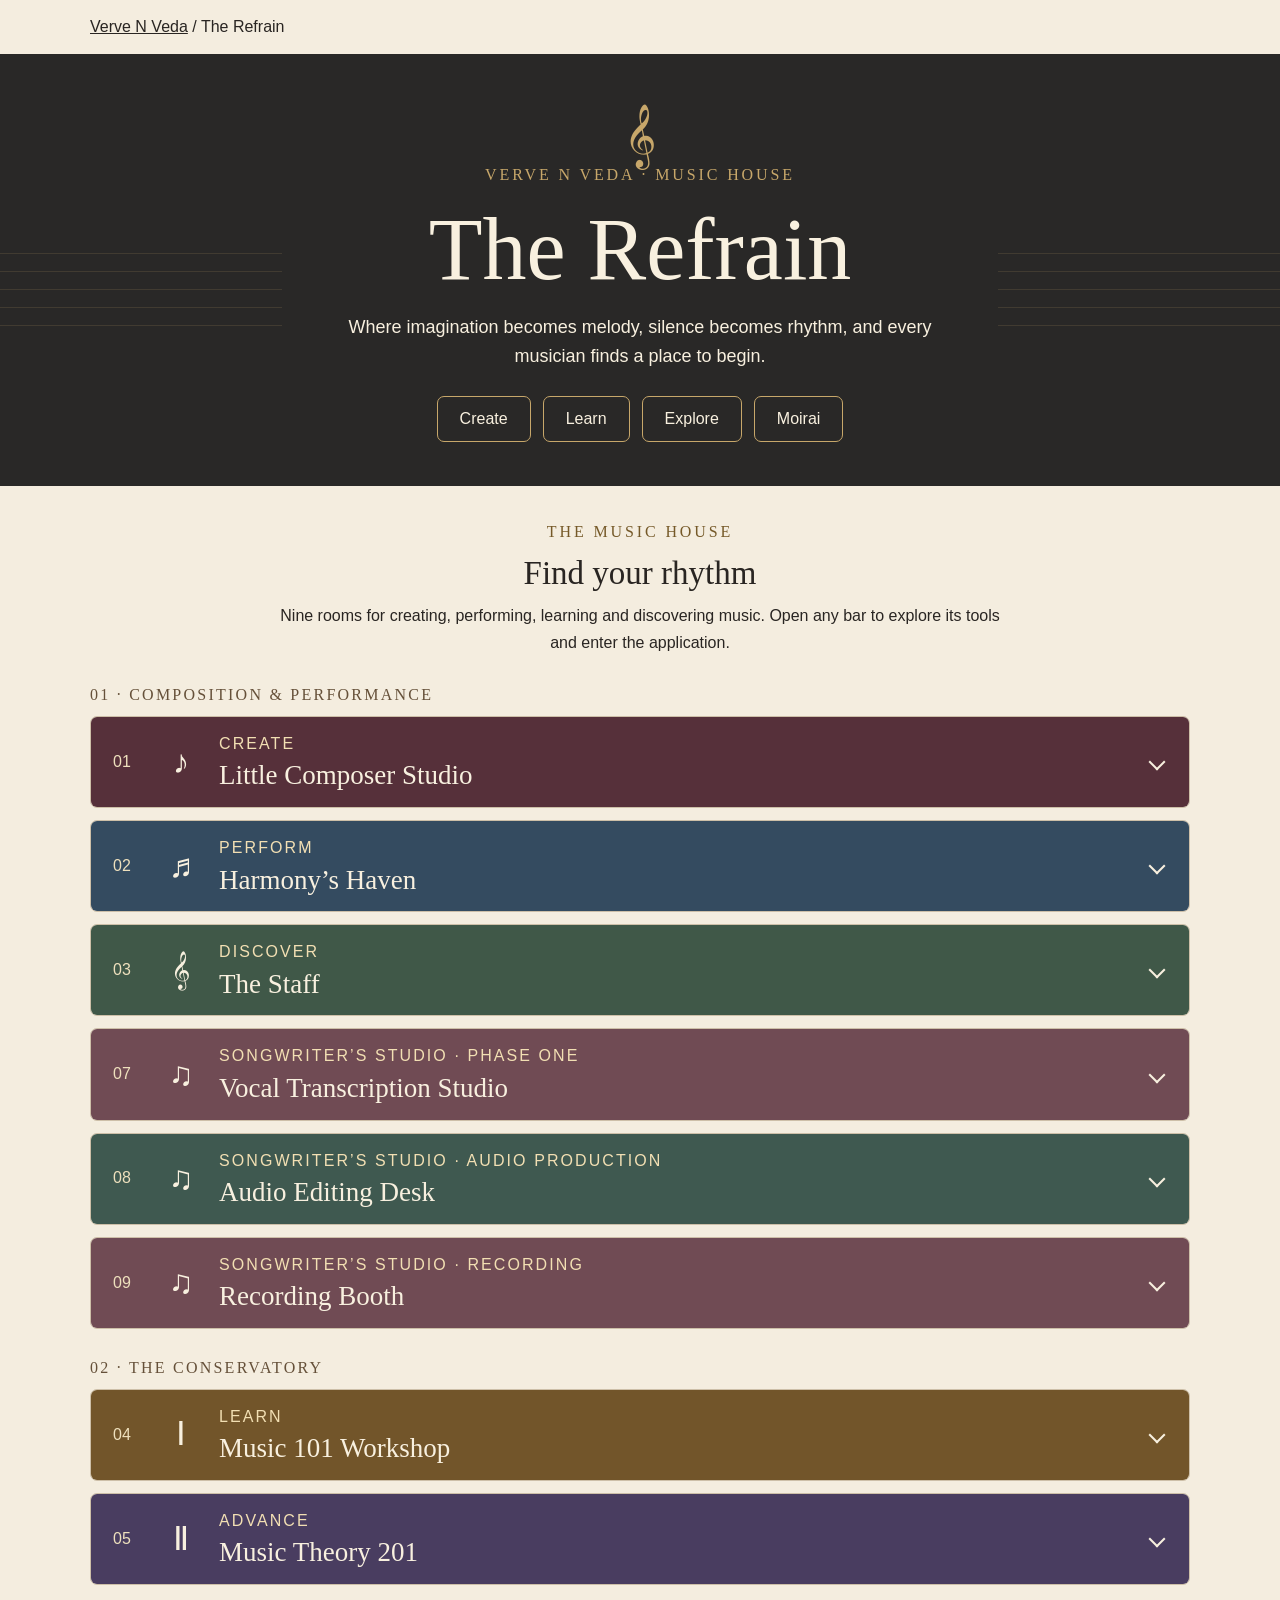
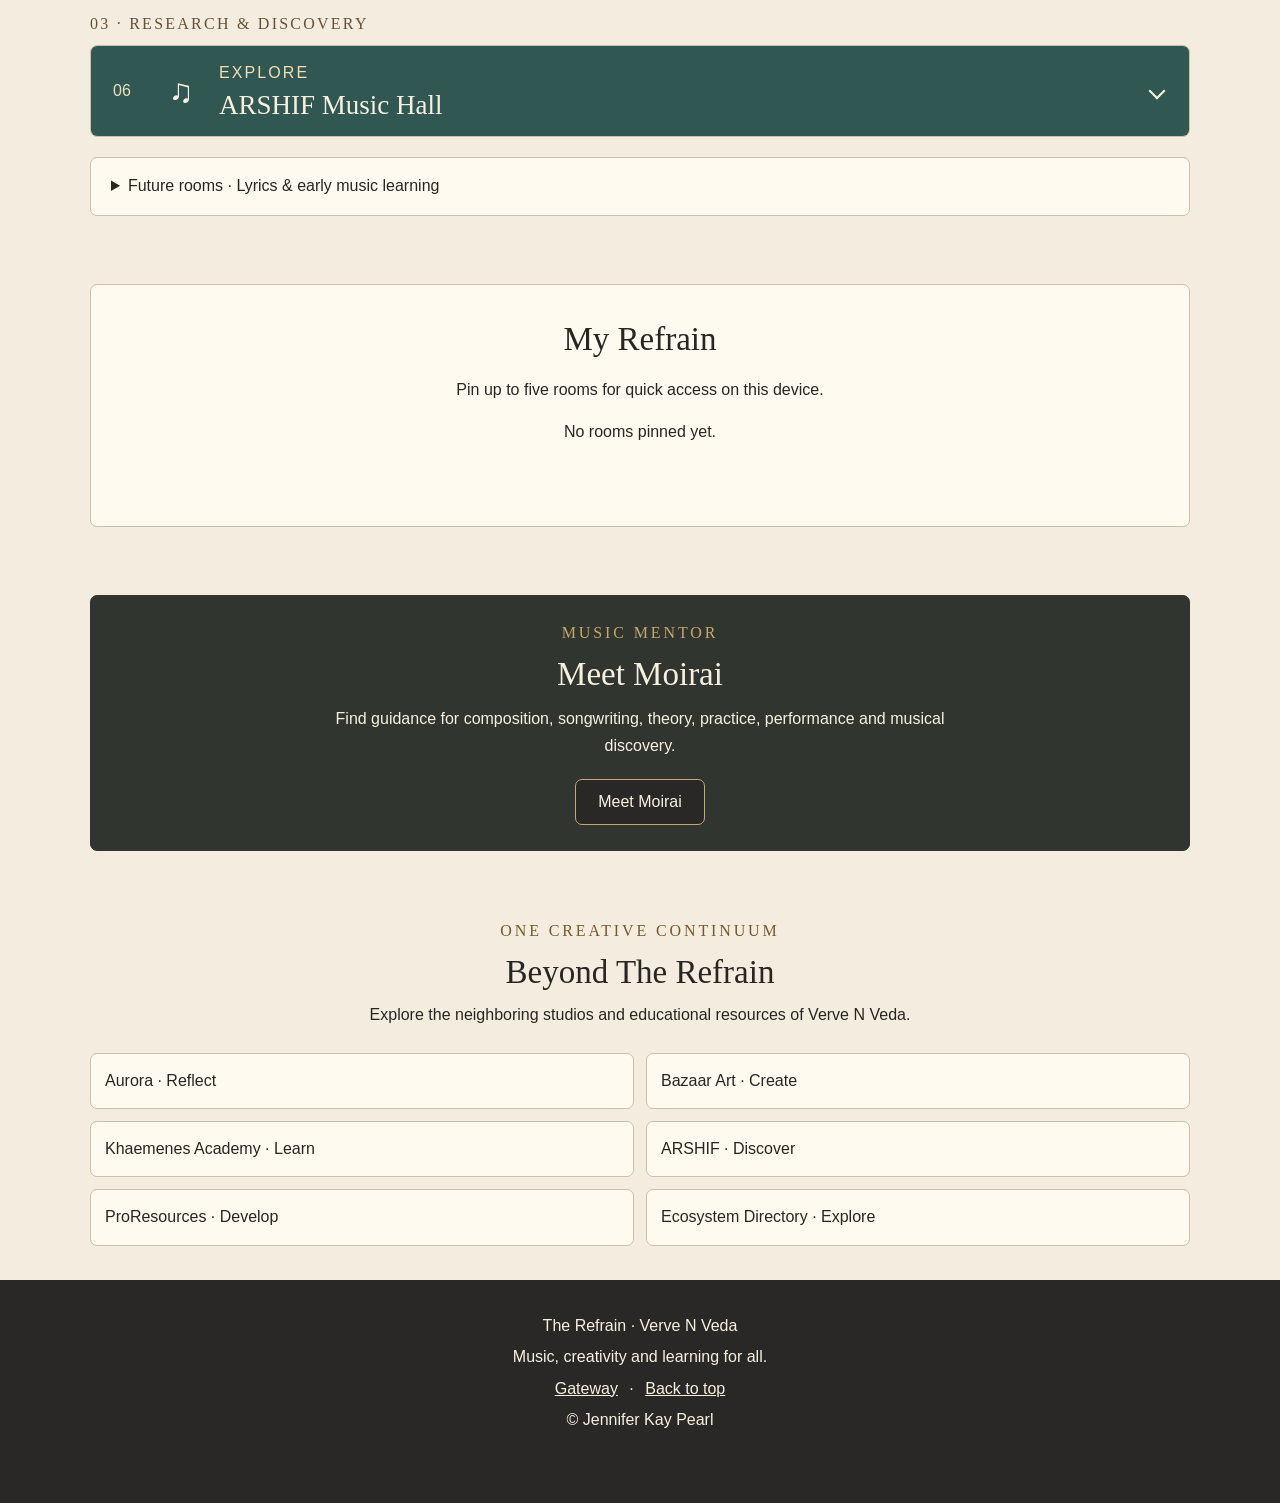
==== index.html @ 76b84105 "Enforce 16px minimum on explicit interface font declarations" ====
<!doctype html>
<html lang="en"><head><meta charset="utf-8"><meta name="viewport" content="width=device-width,initial-scale=1"><meta name="description" content="The Refrain — a house of music, composition, practice and education."><meta name="theme-color" content="#292827"><link rel="canonical" href="https://vervenveda.com/the_refrain.github.io/"><title>The Refrain | Music House</title>
<style>
:root{--cream:#f8f0df;--paper:#f4eddf;--charcoal:#292827;--gold:#c7a76a;--ink:#292522;--line:#cdbfa8;--display:Cinzel,Georgia,serif;--body:"Brandon Grotesque",Nunito,Arial,sans-serif}*{box-sizing:border-box}body{margin:0;background:var(--paper);color:var(--ink);font:16px/1.65 var(--body)}html{scroll-padding-top:145px}a{color:inherit}button,summary{font:inherit}button,summary{cursor:pointer}a:focus-visible,button:focus-visible,summary:focus-visible{outline:3px solid #b28536;outline-offset:4px}.rf-shell{width:min(1100px,calc(100% - 32px));margin:auto}.rf-skip{position:absolute;left:12px;top:-100px;z-index:9999;background:#fff;padding:10px}.rf-skip:focus{top:10px}.rf-hero{background:var(--charcoal);color:var(--cream);text-align:center;padding:54px 16px 44px;position:relative;overflow:hidden}.rf-hero:before,.rf-hero:after{content:"";position:absolute;width:30%;height:100px;top:42%;opacity:.15;background:repeating-linear-gradient(to bottom,transparent 0 17px,var(--gold) 17px 18px);pointer-events:none}.rf-hero:before{left:-8%}.rf-hero:after{right:-8%}.rf-hero>*{position:relative}.rf-eyebrow{font:400 16px/1.5 var(--display);letter-spacing:.18em;text-transform:uppercase;color:var(--gold)}.rf-hero h1{font:400 clamp(44px,8vw,88px)/1.15 var(--display);margin:12px 0}.rf-hero p{max-width:650px;margin:12px auto 24px;font-size:18px}.rf-emblem{font-size:55px;color:var(--gold);line-height:1}.rf-nav,.room-actions{display:flex;flex-wrap:wrap;justify-content:center;gap:12px}.rf-nav a,.launch,.pin{display:inline-flex;align-items:center;justify-content:center;min-height:44px;padding:9px 22px;border:1px solid var(--gold);border-radius:7px;text-decoration:none;font-size:16px;font-weight:400}.rf-nav a{color:var(--cream)}.launch,.pin{background:var(--charcoal);color:var(--cream)}.pin{background:transparent;color:var(--ink);border-color:#8b7961}.rf-section{padding:34px 0}.rf-intro{text-align:center;max-width:740px;margin:0 auto 24px}.rf-intro h2,.rf-panel h2{font:400 clamp(24px,4vw,33px)/1.3 var(--display);margin:8px 0}.rf-intro p{margin:8px 0}.rf-group{font:400 16px/1.5 var(--display);letter-spacing:.14em;text-transform:uppercase;margin:27px 0 9px;color:#655039}.room{--room:#56303a;margin:0 0 12px;border:1px solid var(--line);border-radius:7px;overflow:hidden;background:#fffaf0}.room-keyboard{--room:#344b60}.room-staff{--room:#405848}.room-music101{--room:#72552a}.room-music201{--room:#493d60}.room-arshif-music{--room:#315753}.room summary{display:grid;grid-template-columns:30px 48px 1fr 20px;align-items:center;gap:14px;min-height:88px;padding:14px 22px;background:var(--room);color:var(--cream);list-style:none}.room summary::-webkit-details-marker{display:none}.room-number{font-size:16px;color:#eee0bd}.room-symbol{font:400 33px/1 Georgia,serif;text-align:center}.room-heading{display:grid;gap:2px}.room-kind{font-size:16px;letter-spacing:.13em;text-transform:uppercase;color:#f2dfb3}.room-name{font:400 clamp(20px,3vw,27px)/1.25 var(--display)}.chevron{width:12px;height:12px;border-right:2px solid currentColor;border-bottom:2px solid currentColor;transform:rotate(45deg);justify-self:center}.room[open] .chevron{transform:rotate(225deg)}.room-body{text-align:center;padding:22px 24px 26px}.room-body p{margin:0 auto 12px;max-width:700px}.features{color:#655039;font-size:16px}.room-actions{margin-top:19px}.rf-panel{border:1px solid var(--line);border-radius:7px;padding:25px;text-align:center;background:#fffaf0}.rf-mentor{background:#303530;color:var(--cream);border-color:#303530}.rf-mentor .launch{border-color:var(--gold)}.rf-mentor p{max-width:640px;margin:10px auto 20px}.rf-links{display:grid;grid-template-columns:repeat(2,minmax(0,1fr));gap:12px;margin-top:18px}.rf-links a{border:1px solid var(--line);padding:14px;border-radius:7px;text-decoration:none;background:#fffaf0}.rf-favorites{display:flex;flex-wrap:wrap;gap:10px;justify-content:center}.rf-favorites a{padding:8px 14px;border:1px solid var(--line);border-radius:7px}.rf-footer{text-align:center;background:var(--charcoal);color:var(--cream);padding:28px 16px 65px}.rf-footer a{margin:0 7px}.rf-breadcrumb{padding:14px 0;font-size:16px}.rf-pending{margin-top:20px;border:1px solid var(--line);border-radius:7px;background:#fffaf0}.rf-pending summary{padding:15px 20px}.rf-pending p{padding:0 20px 15px;margin:0}.rf-status{min-height:1.5em;text-align:center}.rf-footer p{margin:5px 0}@media(max-width:540px){.room summary{grid-template-columns:24px 32px 1fr 14px;gap:9px;padding:12px;min-height:80px}.room-symbol{font-size:27px}.room-body{padding:18px 14px}.rf-hero{padding:36px 12px}.rf-links{grid-template-columns:1fr}.rf-nav a{padding:9px 12px}}@media(prefers-reduced-motion:reduce){*{scroll-behavior:auto!important}}
</style></head><body id="top">
<a class="rf-skip" href="#main">Skip to music</a>
<main id="main"><div class="rf-shell rf-breadcrumb"><a href="https://vervenveda.com/">Verve N Veda</a> / The Refrain</div>
<section class="rf-hero"><div class="rf-emblem" aria-hidden="true">𝄞</div><div class="rf-eyebrow">Verve N Veda · Music House</div><h1>The Refrain</h1><p>Where imagination becomes melody, silence becomes rhythm, and every musician finds a place to begin.</p><nav class="rf-nav" aria-label="Music house sections"><a href="#compose">Create</a><a href="#learn">Learn</a><a href="#explore">Explore</a><a href="#moirai">Moirai</a></nav></section>
<section class="rf-section rf-shell" aria-labelledby="rooms-title"><div class="rf-intro"><div class="rf-eyebrow" style="color:#755928">The music house</div><h2 id="rooms-title">Find your rhythm</h2><p>Nine rooms for creating, performing, learning and discovering music. Open any bar to explore its tools and enter the application.</p></div>
<h3 class="rf-group" id="compose">01 · Composition &amp; performance</h3><details class="room room-composer" id="composer"><summary><span class="room-number">01</span><span class="room-symbol" aria-hidden="true">♪</span><span class="room-heading"><span class="room-kind">Create</span><span class="room-name">Little Composer Studio</span></span><span class="chevron" aria-hidden="true"></span></summary><div class="room-body"><p>Make melodies, explore musical symbols and build four-beat rhythms in a welcoming beginner studio.</p><p class="features">Rainbow piano · Melody recording · Rhythm builder · Mini lessons</p><div class="room-actions"><a class="launch" href="apps/composer_studio_index.html">Open Composer</a><button type="button" class="pin" data-pin="composer" aria-pressed="false">Pin</button></div></div></details>
<details class="room room-keyboard" id="keyboard"><summary><span class="room-number">02</span><span class="room-symbol" aria-hidden="true">♬</span><span class="room-heading"><span class="room-kind">Perform</span><span class="room-name">Harmony’s Haven</span></span><span class="chevron" aria-hidden="true"></span></summary><div class="room-body"><p>Explore the professional 88-key keyboard, record performances and develop arrangements with track layers.</p><p class="features">Keyboard · Metronome · Scale studio · Grand staff</p><div class="room-actions"><a class="launch" href="apps/pro-keyboard_index.html">Open Keyboard</a><button type="button" class="pin" data-pin="keyboard" aria-pressed="false">Pin</button></div></div></details>
<details class="room room-staff" id="staff"><summary><span class="room-number">03</span><span class="room-symbol" aria-hidden="true">𝄞</span><span class="room-heading"><span class="room-kind">Discover</span><span class="room-name">The Staff</span></span><span class="chevron" aria-hidden="true"></span></summary><div class="room-body"><p>Write original music on a five-line staff, listen to your composition and transfer it into Harmony’s Haven.</p><p class="features">Notation editor · Playback · Portable compositions</p><div class="room-actions"><a class="launch" href="apps/the-staff_index.html">Open Staff</a><button type="button" class="pin" data-pin="staff" aria-pressed="false">Pin</button></div></div></details>
<details class="room" style="--room:#704b54" id="vocal-transcription"><summary><span class="room-number">07</span><span class="room-symbol" aria-hidden="true">♫</span><span class="room-heading"><span class="room-kind">Songwriter’s Studio · Phase One</span><span class="room-name">Vocal Transcription Studio</span></span><span class="chevron" aria-hidden="true"></span></summary><div class="room-body"><p>Turn a single-voice recording into editable candidate musical notes, entirely in your browser.</p><p class="features">Local audio analysis · Waveform · Melody preview · Portable note export</p><div class="room-actions"><a class="launch" href="apps/vocal-transcription.html">Open Vocal Studio</a><button type="button" class="pin" data-pin="vocal-transcription" aria-pressed="false">Pin</button></div></div></details><details class="room" style="--room:#3f5950" id="audio-editing"><summary><span class="room-number">08</span><span class="room-symbol" aria-hidden="true">♫</span><span class="room-heading"><span class="room-kind">Songwriter’s Studio · Audio Production</span><span class="room-name">Audio Editing Desk</span></span><span class="chevron" aria-hidden="true"></span></summary><div class="room-body"><p>Crop, split, trim and mend original recordings without changing the source audio.</p><p class="features">Waveform timeline · Multiple takes · Fades · Undo and redo · WAV export</p><div class="room-actions"><a class="launch" href="apps/audio-editing-desk.html">Open Editing Desk</a><button type="button" class="pin" data-pin="audio-editing" aria-pressed="false">Pin</button></div></div></details><details class="room" style="--room:#704b54" id="recording-booth"><summary><span class="room-number">09</span><span class="room-symbol" aria-hidden="true">♫</span><span class="room-heading"><span class="room-kind">Songwriter’s Studio · Recording</span><span class="room-name">Recording Booth</span></span><span class="chevron" aria-hidden="true"></span></summary><div class="room-body"><p>Capture original vocal takes directly on your device. No account, upload or recording fee.</p><p class="features">Microphone selection · Record · Pause · Review · Save to drive</p><div class="room-actions"><a class="launch" href="apps/recording-booth.html">Open Recording Booth</a><button type="button" class="pin" data-pin="recording-booth" aria-pressed="false">Pin</button></div></div></details><h3 class="rf-group" id="learn">02 · The conservatory</h3><details class="room room-music101" id="music101"><summary><span class="room-number">04</span><span class="room-symbol" aria-hidden="true">Ⅰ</span><span class="room-heading"><span class="room-kind">Learn</span><span class="room-name">Music 101 Workshop</span></span><span class="chevron" aria-hidden="true"></span></summary><div class="room-body"><p>Build a foundation in reading, rhythm, melody, harmony and musical expression.</p><p class="features">10 modules · Practice labs · Quizzes · Final assessment</p><div class="room-actions"><a class="launch" href="education/Music%20101%20Workshop_index.html">Open Music 101</a><button type="button" class="pin" data-pin="music101" aria-pressed="false">Pin</button></div></div></details>
<details class="room room-music201" id="music201"><summary><span class="room-number">05</span><span class="room-symbol" aria-hidden="true">Ⅱ</span><span class="room-heading"><span class="room-kind">Advance</span><span class="room-name">Music Theory 201</span></span><span class="chevron" aria-hidden="true"></span></summary><div class="room-body"><p>Develop harmonic fluency through chords, cadences, modes, modulation and composition.</p><p class="features">12 modules · Theory laboratories · Capstone · Final assessment</p><div class="room-actions"><a class="launch" href="education/Music%20201%20Workshop_index.html">Open Music 201</a><button type="button" class="pin" data-pin="music201" aria-pressed="false">Pin</button></div></div></details>
<h3 class="rf-group" id="explore">03 · Research &amp; discovery</h3><details class="room room-arshif-music" id="arshif-music"><summary><span class="room-number">06</span><span class="room-symbol" aria-hidden="true">♫</span><span class="room-heading"><span class="room-kind">Explore</span><span class="room-name">ARSHIF Music Hall</span></span><span class="chevron" aria-hidden="true"></span></summary><div class="room-body"><p>Discover musical traditions, historical context, research resources and independent practice.</p><p class="features">Music atlas · Source vault · Timeline · Glossary · Practice studio</p><div class="room-actions"><a class="launch" href="apps/ARSHIF_Music_Hall_Resources_Updated_index.html">Open Music Hall</a><button type="button" class="pin" data-pin="arshif-music" aria-pressed="false">Pin</button></div></div></details>
<details class="rf-pending" id="lyrics"><summary>Future rooms · Lyrics &amp; early music learning</summary><p>Lyric Studio, Preschool Piano, Preschool Music Staff Studio and ABC Story Sing-Along are planned connections. Their destinations are not yet registered here; no inactive launch buttons are shown.</p></details>
</section>
<section class="rf-shell rf-section" id="favorites" aria-labelledby="favorite-title"><div class="rf-panel"><h2 id="favorite-title">My Refrain</h2><p>Pin up to five rooms for quick access on this device.</p><div id="favGrid" class="rf-favorites"></div><p id="favStatus" class="rf-status" role="status"></p></div></section>
<section class="rf-shell rf-section" id="moirai"><div class="rf-panel rf-mentor"><div class="rf-eyebrow">Music mentor</div><h2>Meet Moirai</h2><p>Find guidance for composition, songwriting, theory, practice, performance and musical discovery.</p><a class="launch" href="https://artist1970.github.io/Moirai.github.io/">Meet Moirai</a></div></section>
<section class="rf-shell rf-section" id="refrain-network"><div class="rf-intro"><div class="rf-eyebrow" style="color:#755928">One creative continuum</div><h2>Beyond The Refrain</h2><p>Explore the neighboring studios and educational resources of Verve N Veda.</p></div><div class="rf-links"><a href="https://vervenveda.com/aurora.github.io/">Aurora · Reflect</a><a href="https://vervenveda.com/bazaarart.github.io/">Bazaar Art · Create</a><a href="https://vervenveda.com/Khaemenes_Academy.github.io/">Khaemenes Academy · Learn</a><a href="https://vervenveda.com/Arshif.github.io/">ARSHIF · Discover</a><a href="https://vervenveda.com/proresource_hub.github.io/">ProResources · Develop</a><a href="https://vervenveda.com/#directory">Ecosystem Directory · Explore</a></div></section></main>
<footer class="rf-footer"><p>The Refrain · Verve N Veda</p><p>Music, creativity and learning for all.</p><p><a href="https://vervenveda.com/">Gateway</a> · <a href="#top">Back to top</a></p><p>© Jennifer Kay Pearl</p></footer>
<script>
(()=>{const key="refrain.favorites.v1",buttons=[...document.querySelectorAll("button[data-pin]")],grid=document.getElementById("favGrid"),status=document.getElementById("favStatus");let saved=[];try{const raw=JSON.parse(localStorage.getItem(key)||"[]");if(Array.isArray(raw))saved=[...new Set(raw.filter(x=>typeof x==="string"))].slice(0,5)}catch{}const available=new Map(buttons.map(b=>[b.dataset.pin,b.closest("details")]));function render(){grid.replaceChildren();for(const b of buttons){const on=saved.includes(b.dataset.pin);b.setAttribute("aria-pressed",String(on));b.textContent=on?"Unpin":"Pin"}for(const id of saved){const d=available.get(id);if(!d)continue;const a=document.createElement("a");a.href=d.querySelector("a.launch").getAttribute("href");a.textContent=d.querySelector(".room-name").textContent;grid.append(a)}if(!grid.children.length)grid.textContent="No rooms pinned yet."}for(const b of buttons)b.addEventListener("click",()=>{const id=b.dataset.pin;if(saved.includes(id))saved=saved.filter(x=>x!==id);else{if(saved.filter(x=>available.has(x)).length>=5){status.textContent="Unpin a room before adding another.";return}saved=saved.filter(x=>available.has(x));saved.push(id)}try{localStorage.setItem(key,JSON.stringify(saved));status.textContent="Favorites updated."}catch{status.textContent="Favorites updated for this visit only."}render()});render();function openHash(){const id=location.hash.slice(1);const d=document.getElementById(id);if(d&&d.tagName==="DETAILS")d.open=true}window.addEventListener("hashchange",openHash);openHash()})();
</script>
<script src="https://vervenveda.com/assets/vnv-support.js" defer></script>
<script src="https://vervenveda.com/assets/vnv-333-ticker.js"></script>
<script src="https://vervenveda.com/assets/vnv-ticker-autopopulate.js" data-vnv-ticker-autopopulate></script>
<script src="https://vervenveda.com/assets/vnv-header-autopopulate.js"></script>
<script>if(window.VNV_HEADER&&typeof VNV_HEADER.mount==="function")VNV_HEADER.mount({title:"The Refrain",subtitle:"Music House · Verve N Veda",icon:"TR",home:"#top",actions:[{label:"Create",href:"#compose"},{label:"Learn",href:"#learn"},{label:"Explore",href:"#explore"},{label:"Moirai",href:"#moirai"},{label:"Network",href:"#refrain-network"}]});if(window.VNV_TICKER&&typeof VNV_TICKER.autoPopulate==="function")VNV_TICKER.autoPopulate({label:"The Refrain Quick Links",max:12});</script>
<script src="https://vervenveda.com/assets/vnv-ecosystem-toolbar.js"></script>
</body></html>
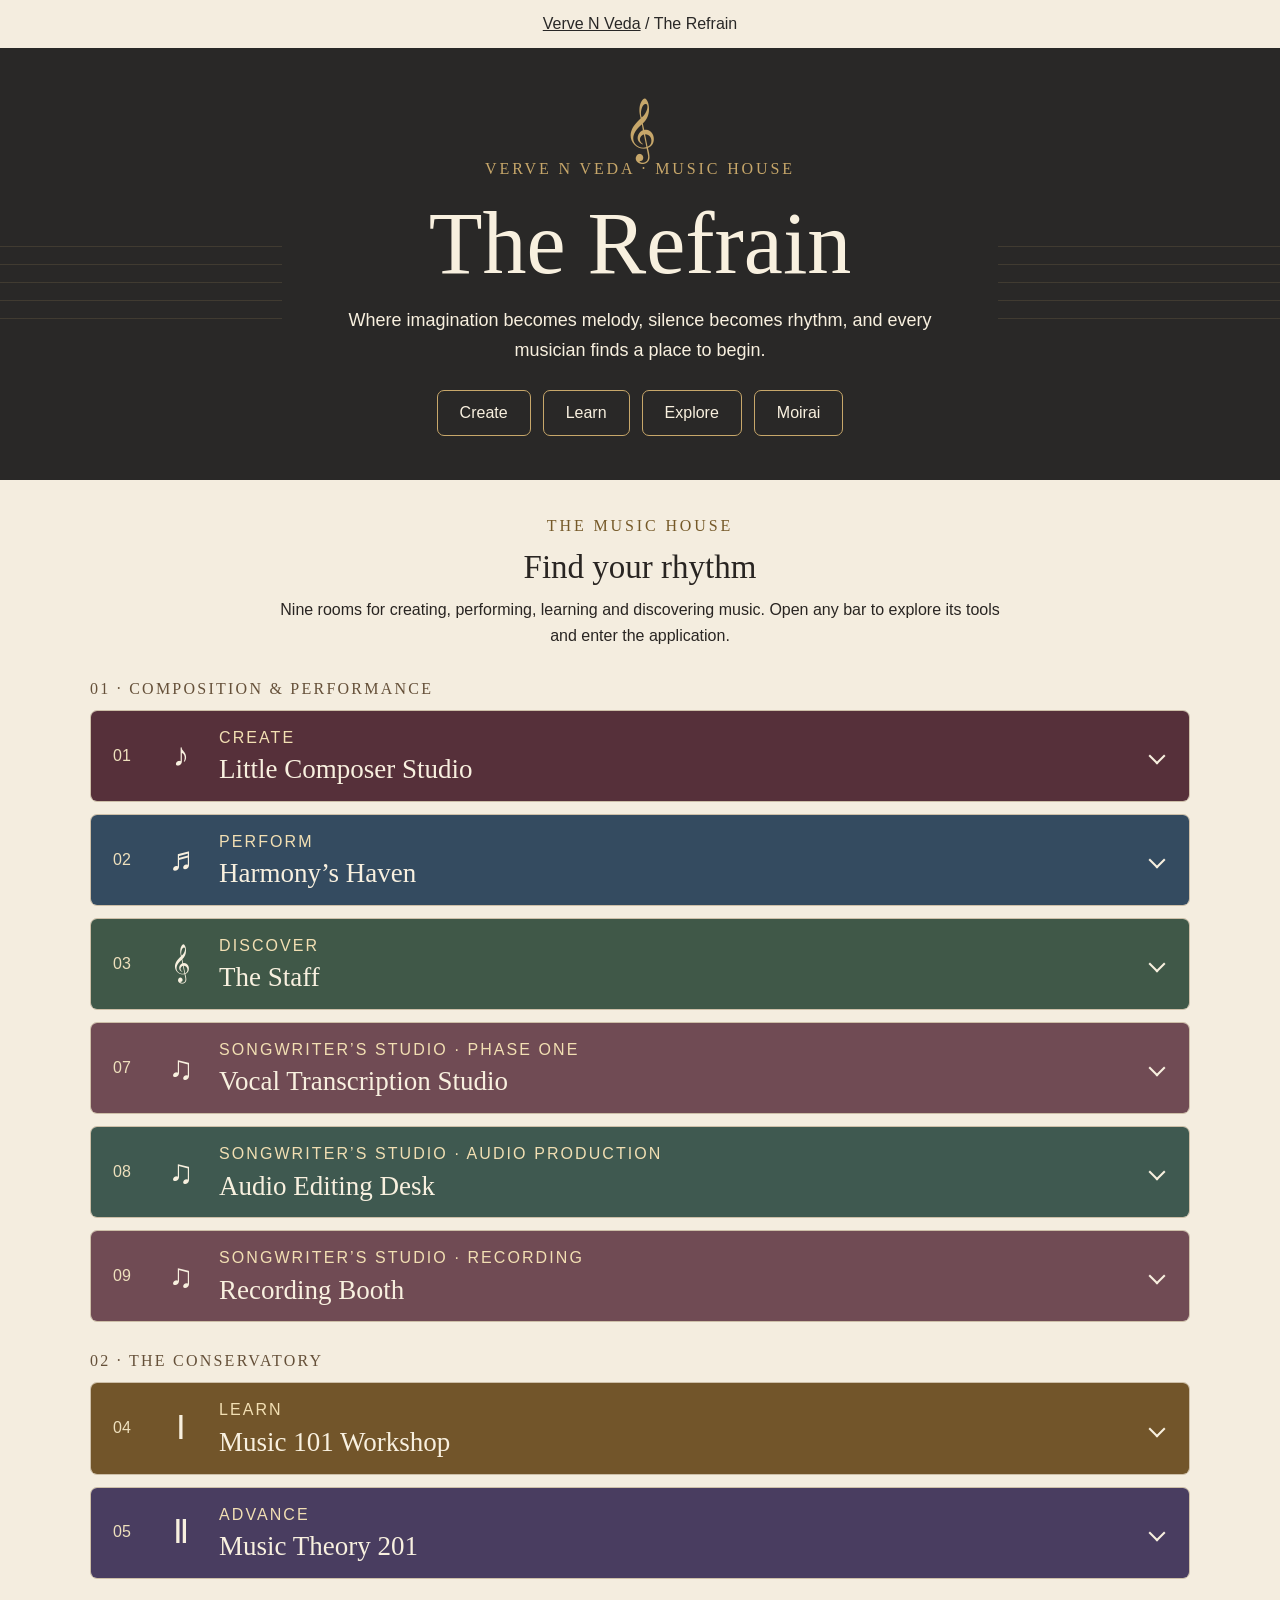
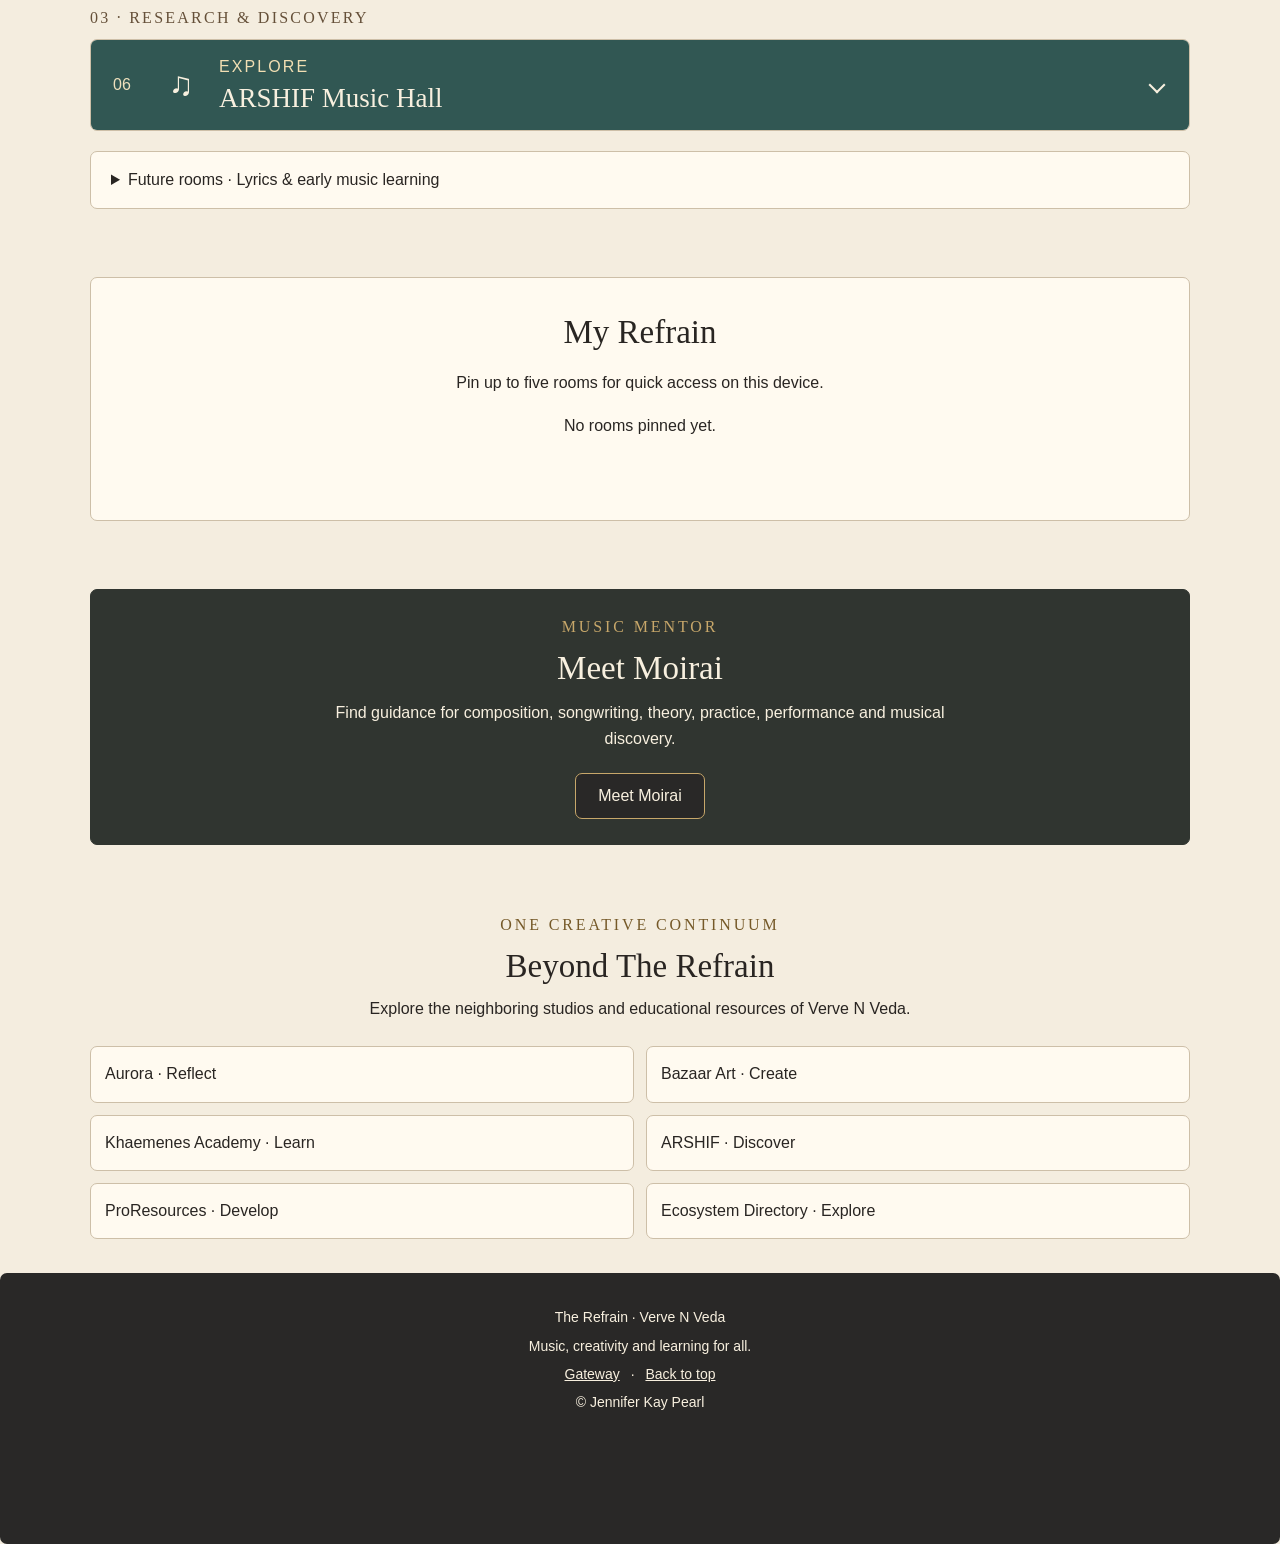
==== commit b4d97c00: "Align Refrain landing navigation with shared canonical adapter" ====
--- a/index.html
+++ b/index.html
@@ -2,9 +2,9 @@
 <html lang="en"><head><meta charset="utf-8"><meta name="viewport" content="width=device-width,initial-scale=1"><meta name="description" content="The Refrain — a house of music, composition, practice and education."><meta name="theme-color" content="#292827"><link rel="canonical" href="https://vervenveda.com/the_refrain.github.io/"><title>The Refrain | Music House</title>
 <style>
 :root{--cream:#f8f0df;--paper:#f4eddf;--charcoal:#292827;--gold:#c7a76a;--ink:#292522;--line:#cdbfa8;--display:Cinzel,Georgia,serif;--body:"Brandon Grotesque",Nunito,Arial,sans-serif}*{box-sizing:border-box}body{margin:0;background:var(--paper);color:var(--ink);font:16px/1.65 var(--body)}html{scroll-padding-top:145px}a{color:inherit}button,summary{font:inherit}button,summary{cursor:pointer}a:focus-visible,button:focus-visible,summary:focus-visible{outline:3px solid #b28536;outline-offset:4px}.rf-shell{width:min(1100px,calc(100% - 32px));margin:auto}.rf-skip{position:absolute;left:12px;top:-100px;z-index:9999;background:#fff;padding:10px}.rf-skip:focus{top:10px}.rf-hero{background:var(--charcoal);color:var(--cream);text-align:center;padding:54px 16px 44px;position:relative;overflow:hidden}.rf-hero:before,.rf-hero:after{content:"";position:absolute;width:30%;height:100px;top:42%;opacity:.15;background:repeating-linear-gradient(to bottom,transparent 0 17px,var(--gold) 17px 18px);pointer-events:none}.rf-hero:before{left:-8%}.rf-hero:after{right:-8%}.rf-hero>*{position:relative}.rf-eyebrow{font:400 16px/1.5 var(--display);letter-spacing:.18em;text-transform:uppercase;color:var(--gold)}.rf-hero h1{font:400 clamp(44px,8vw,88px)/1.15 var(--display);margin:12px 0}.rf-hero p{max-width:650px;margin:12px auto 24px;font-size:18px}.rf-emblem{font-size:55px;color:var(--gold);line-height:1}.rf-nav,.room-actions{display:flex;flex-wrap:wrap;justify-content:center;gap:12px}.rf-nav a,.launch,.pin{display:inline-flex;align-items:center;justify-content:center;min-height:44px;padding:9px 22px;border:1px solid var(--gold);border-radius:7px;text-decoration:none;font-size:16px;font-weight:400}.rf-nav a{color:var(--cream)}.launch,.pin{background:var(--charcoal);color:var(--cream)}.pin{background:transparent;color:var(--ink);border-color:#8b7961}.rf-section{padding:34px 0}.rf-intro{text-align:center;max-width:740px;margin:0 auto 24px}.rf-intro h2,.rf-panel h2{font:400 clamp(24px,4vw,33px)/1.3 var(--display);margin:8px 0}.rf-intro p{margin:8px 0}.rf-group{font:400 16px/1.5 var(--display);letter-spacing:.14em;text-transform:uppercase;margin:27px 0 9px;color:#655039}.room{--room:#56303a;margin:0 0 12px;border:1px solid var(--line);border-radius:7px;overflow:hidden;background:#fffaf0}.room-keyboard{--room:#344b60}.room-staff{--room:#405848}.room-music101{--room:#72552a}.room-music201{--room:#493d60}.room-arshif-music{--room:#315753}.room summary{display:grid;grid-template-columns:30px 48px 1fr 20px;align-items:center;gap:14px;min-height:88px;padding:14px 22px;background:var(--room);color:var(--cream);list-style:none}.room summary::-webkit-details-marker{display:none}.room-number{font-size:16px;color:#eee0bd}.room-symbol{font:400 33px/1 Georgia,serif;text-align:center}.room-heading{display:grid;gap:2px}.room-kind{font-size:16px;letter-spacing:.13em;text-transform:uppercase;color:#f2dfb3}.room-name{font:400 clamp(20px,3vw,27px)/1.25 var(--display)}.chevron{width:12px;height:12px;border-right:2px solid currentColor;border-bottom:2px solid currentColor;transform:rotate(45deg);justify-self:center}.room[open] .chevron{transform:rotate(225deg)}.room-body{text-align:center;padding:22px 24px 26px}.room-body p{margin:0 auto 12px;max-width:700px}.features{color:#655039;font-size:16px}.room-actions{margin-top:19px}.rf-panel{border:1px solid var(--line);border-radius:7px;padding:25px;text-align:center;background:#fffaf0}.rf-mentor{background:#303530;color:var(--cream);border-color:#303530}.rf-mentor .launch{border-color:var(--gold)}.rf-mentor p{max-width:640px;margin:10px auto 20px}.rf-links{display:grid;grid-template-columns:repeat(2,minmax(0,1fr));gap:12px;margin-top:18px}.rf-links a{border:1px solid var(--line);padding:14px;border-radius:7px;text-decoration:none;background:#fffaf0}.rf-favorites{display:flex;flex-wrap:wrap;gap:10px;justify-content:center}.rf-favorites a{padding:8px 14px;border:1px solid var(--line);border-radius:7px}.rf-footer{text-align:center;background:var(--charcoal);color:var(--cream);padding:28px 16px 65px}.rf-footer a{margin:0 7px}.rf-breadcrumb{padding:14px 0;font-size:16px}.rf-pending{margin-top:20px;border:1px solid var(--line);border-radius:7px;background:#fffaf0}.rf-pending summary{padding:15px 20px}.rf-pending p{padding:0 20px 15px;margin:0}.rf-status{min-height:1.5em;text-align:center}.rf-footer p{margin:5px 0}@media(max-width:540px){.room summary{grid-template-columns:24px 32px 1fr 14px;gap:9px;padding:12px;min-height:80px}.room-symbol{font-size:27px}.room-body{padding:18px 14px}.rf-hero{padding:36px 12px}.rf-links{grid-template-columns:1fr}.rf-nav a{padding:9px 12px}}@media(prefers-reduced-motion:reduce){*{scroll-behavior:auto!important}}
-</style></head><body id="top">
+</style><link rel="stylesheet" href="assets/refrain-core.css"></head><body id="top" data-refrain-core="1" data-refrain-root="./" data-refrain-title="The Refrain"><nav class="rf-core-crumb" aria-label="Breadcrumb"><a href="https://vervenveda.com/">Verve N Veda</a> / The Refrain</nav>
 <a class="rf-skip" href="#main">Skip to music</a>
-<main id="main"><div class="rf-shell rf-breadcrumb"><a href="https://vervenveda.com/">Verve N Veda</a> / The Refrain</div>
+<main id="main">
 <section class="rf-hero"><div class="rf-emblem" aria-hidden="true">𝄞</div><div class="rf-eyebrow">Verve N Veda · Music House</div><h1>The Refrain</h1><p>Where imagination becomes melody, silence becomes rhythm, and every musician finds a place to begin.</p><nav class="rf-nav" aria-label="Music house sections"><a href="#compose">Create</a><a href="#learn">Learn</a><a href="#explore">Explore</a><a href="#moirai">Moirai</a></nav></section>
 <section class="rf-section rf-shell" aria-labelledby="rooms-title"><div class="rf-intro"><div class="rf-eyebrow" style="color:#755928">The music house</div><h2 id="rooms-title">Find your rhythm</h2><p>Nine rooms for creating, performing, learning and discovering music. Open any bar to explore its tools and enter the application.</p></div>
 <h3 class="rf-group" id="compose">01 · Composition &amp; performance</h3><details class="room room-composer" id="composer"><summary><span class="room-number">01</span><span class="room-symbol" aria-hidden="true">♪</span><span class="room-heading"><span class="room-kind">Create</span><span class="room-name">Little Composer Studio</span></span><span class="chevron" aria-hidden="true"></span></summary><div class="room-body"><p>Make melodies, explore musical symbols and build four-beat rhythms in a welcoming beginner studio.</p><p class="features">Rainbow piano · Melody recording · Rhythm builder · Mini lessons</p><div class="room-actions"><a class="launch" href="apps/composer_studio_index.html">Open Composer</a><button type="button" class="pin" data-pin="composer" aria-pressed="false">Pin</button></div></div></details>
@@ -22,10 +22,10 @@
 <script>
 (()=>{const key="refrain.favorites.v1",buttons=[...document.querySelectorAll("button[data-pin]")],grid=document.getElementById("favGrid"),status=document.getElementById("favStatus");let saved=[];try{const raw=JSON.parse(localStorage.getItem(key)||"[]");if(Array.isArray(raw))saved=[...new Set(raw.filter(x=>typeof x==="string"))].slice(0,5)}catch{}const available=new Map(buttons.map(b=>[b.dataset.pin,b.closest("details")]));function render(){grid.replaceChildren();for(const b of buttons){const on=saved.includes(b.dataset.pin);b.setAttribute("aria-pressed",String(on));b.textContent=on?"Unpin":"Pin"}for(const id of saved){const d=available.get(id);if(!d)continue;const a=document.createElement("a");a.href=d.querySelector("a.launch").getAttribute("href");a.textContent=d.querySelector(".room-name").textContent;grid.append(a)}if(!grid.children.length)grid.textContent="No rooms pinned yet."}for(const b of buttons)b.addEventListener("click",()=>{const id=b.dataset.pin;if(saved.includes(id))saved=saved.filter(x=>x!==id);else{if(saved.filter(x=>available.has(x)).length>=5){status.textContent="Unpin a room before adding another.";return}saved=saved.filter(x=>available.has(x));saved.push(id)}try{localStorage.setItem(key,JSON.stringify(saved));status.textContent="Favorites updated."}catch{status.textContent="Favorites updated for this visit only."}render()});render();function openHash(){const id=location.hash.slice(1);const d=document.getElementById(id);if(d&&d.tagName==="DETAILS")d.open=true}window.addEventListener("hashchange",openHash);openHash()})();
 </script>
-<script src="https://vervenveda.com/assets/vnv-support.js" defer></script>
-<script src="https://vervenveda.com/assets/vnv-333-ticker.js"></script>
-<script src="https://vervenveda.com/assets/vnv-ticker-autopopulate.js" data-vnv-ticker-autopopulate></script>
-<script src="https://vervenveda.com/assets/vnv-header-autopopulate.js"></script>
-<script>if(window.VNV_HEADER&&typeof VNV_HEADER.mount==="function")VNV_HEADER.mount({title:"The Refrain",subtitle:"Music House · Verve N Veda",icon:"TR",home:"#top",actions:[{label:"Create",href:"#compose"},{label:"Learn",href:"#learn"},{label:"Explore",href:"#explore"},{label:"Moirai",href:"#moirai"},{label:"Network",href:"#refrain-network"}]});if(window.VNV_TICKER&&typeof VNV_TICKER.autoPopulate==="function")VNV_TICKER.autoPopulate({label:"The Refrain Quick Links",max:12});</script>
-<script src="https://vervenveda.com/assets/vnv-ecosystem-toolbar.js"></script>
-</body></html>+
+
+
+
+
+
+<script src="https://vervenveda.com/assets/vnv-333-ticker.js"></script><script src="https://vervenveda.com/assets/vnv-ticker-autopopulate.js"></script><script src="https://vervenveda.com/assets/vnv-header-autopopulate.js"></script><script src="assets/refrain-core.js"></script><script src="https://vervenveda.com/assets/vnv-class-tools-toolbar.js?v=1.6.1"></script><script src="https://vervenveda.com/assets/vnv-ecosystem-toolbar.js"></script><script src="https://vervenveda.com/assets/khaemenes-campus-phrases.js" defer></script><script src="https://vervenveda.com/assets/khaemenes-interlingual-core.js" defer></script><script src="https://vervenveda.com/Khaemenes_Linguistics.github.io/assets/khaemenes-translator-loader.js?v=1.1.1" defer></script><script src="https://vervenveda.com/assets/vnv-language.js?v=20261121-half-height" defer></script></body></html>
--- a/assets/refrain-core.css
+++ b/assets/refrain-core.css
@@ -0,0 +1,28 @@
+/* Refrain layout adapter: canonical ecosystem components retain their own implementation. */
+.rf-core-crumb{margin:0!important;padding:12px 10px;text-align:center;color:#292827;background:#f4eddf;font:400 16px/1.5 Nunito,Arial,sans-serif}
+.rf-core-crumb a{color:inherit}
+.rf-core-hero{background:#292827!important;color:#f8f0df!important;text-align:center;border-radius:7px!important;padding:24px 16px;margin:12px auto;width:min(100% - 24px,1600px);box-sizing:border-box}
+.rf-core-eyebrow{font:400 33px/1.2 Cinzel,Georgia,serif;color:#d8b66b}
+.rf-core-hero h1{font:400 clamp(33px,6vw,66px)/1.15 Cinzel,Georgia,serif!important;color:#f8f0df!important;margin:12px 0;overflow-wrap:anywhere}
+.rf-core-hero p{font:400 24px/1.4 Nunito,Arial,sans-serif!important;color:#f8f0df!important;margin:8px auto;max-width:900px}
+.rf-core-actions{display:flex;justify-content:center;flex-wrap:wrap;gap:10px;margin:16px 0 0}
+.rf-core-actions a,.rf-core-features button,.rf-core-dialog button,.rf-core-dialog a{display:inline-flex;justify-content:center;align-items:center;padding:9px 16px;min-height:44px;border:1px solid #cdbfa8;border-radius:7px;text-decoration:none;background:#f8f0df;color:#292827;font:400 16px/1.4 Nunito,Arial,sans-serif;cursor:pointer}
+.rf-core-about,.rf-core-features{width:min(100% - 24px,1600px);margin:12px auto;padding:16px;box-sizing:border-box;background:#f4eddf;color:#292827;border:1px solid #cdbfa8;border-radius:7px;text-align:center;font:400 16px/1.5 Nunito,Arial,sans-serif}
+.rf-core-about h2,.rf-core-features h2{font:400 24px/1.3 Cinzel,Georgia,serif;margin:0 0 8px;color:#292827}
+.rf-core-grid{display:grid;grid-template-columns:repeat(2,minmax(0,1fr));gap:10px}
+.rf-core-grid button{background:#292827;color:#f8f0df;min-height:54px;white-space:normal;overflow-wrap:anywhere}
+.rf-core-dialog{width:min(90vw,560px);max-height:85vh;overflow:auto;background:#f4eddf;color:#292827;border:1px solid #cdbfa8;border-radius:7px;padding:24px;font:400 16px/1.5 Nunito,Arial,sans-serif;text-align:center}
+.rf-core-dialog::backdrop{background:#292827bb}.rf-core-dialog h2{font:400 24px/1.3 Cinzel,Georgia,serif}.rf-core-dialog a{background:#292827;color:#f8f0df}
+.rf-core-local-nav{position:static!important;top:auto!important;z-index:auto!important}
+body[data-refrain-core] footer{background:#292827!important;color:#f8f0df!important;text-align:center!important;border-radius:7px!important;padding-bottom:125px!important}
+body[data-refrain-core] footer,body[data-refrain-core] footer *{font-size:14px!important;color:#f8f0df!important}
+body[data-refrain-core] :is(#vnv333NetworkTicker,#vnvTickerAutoPopulate,#vnvHeaderAutoPopulate,#vnvEnrichedMenuOverlay,#vnvClassToolsToolbar,#vnvEcosystemUtilityDock,#vnv-language-switch,#vnvProfileGradeChooser,#vnvUpdatesDialog) :is(a,button,span,p,small,label,select,input,output,strong){font-size:16px!important;font-weight:400!important}
+body[data-refrain-core] #vnv333NetworkTicker a[href*="stripe.com"]{display:none!important}
+body[data-refrain-core] #vnv-language-switch{position:static!important;margin:0 auto!important;display:flex!important;justify-content:center!important;flex-wrap:wrap!important;gap:7px!important;max-width:100%!important;background:#292827!important;color:#f8f0df!important;padding:7px!important;border-radius:7px!important}
+body[data-refrain-core] #vnv-language-switch [data-vnv-coverage]{color:#f8f0df!important;max-width:none!important}
+body[data-refrain-core] #vnvClassToolsToggle{width:76px!important;min-width:76px!important;height:44px!important;border-radius:7px!important}
+body[data-refrain-core] #vnvClassToolsPanel .vct-grid{grid-template-columns:repeat(2,minmax(0,1fr))!important}
+body[data-refrain-core] #vnvClassToolsPanel .vct-grid>:is(a,button){white-space:normal!important;overflow-wrap:anywhere}
+body[data-refrain-core] #vnvClassToolsToolbar{width:min(240px,calc(100vw - 24px))!important}
+body[data-refrain-core] #vnvHeaderAutoPopulate .vnv-header-actions{display:none!important}
+@media(max-width:600px){.rf-core-eyebrow{font-size:28px}.rf-core-hero p{font-size:24px!important}.rf-core-grid button{min-height:64px}.rf-core-actions a{flex:1 1 auto}}
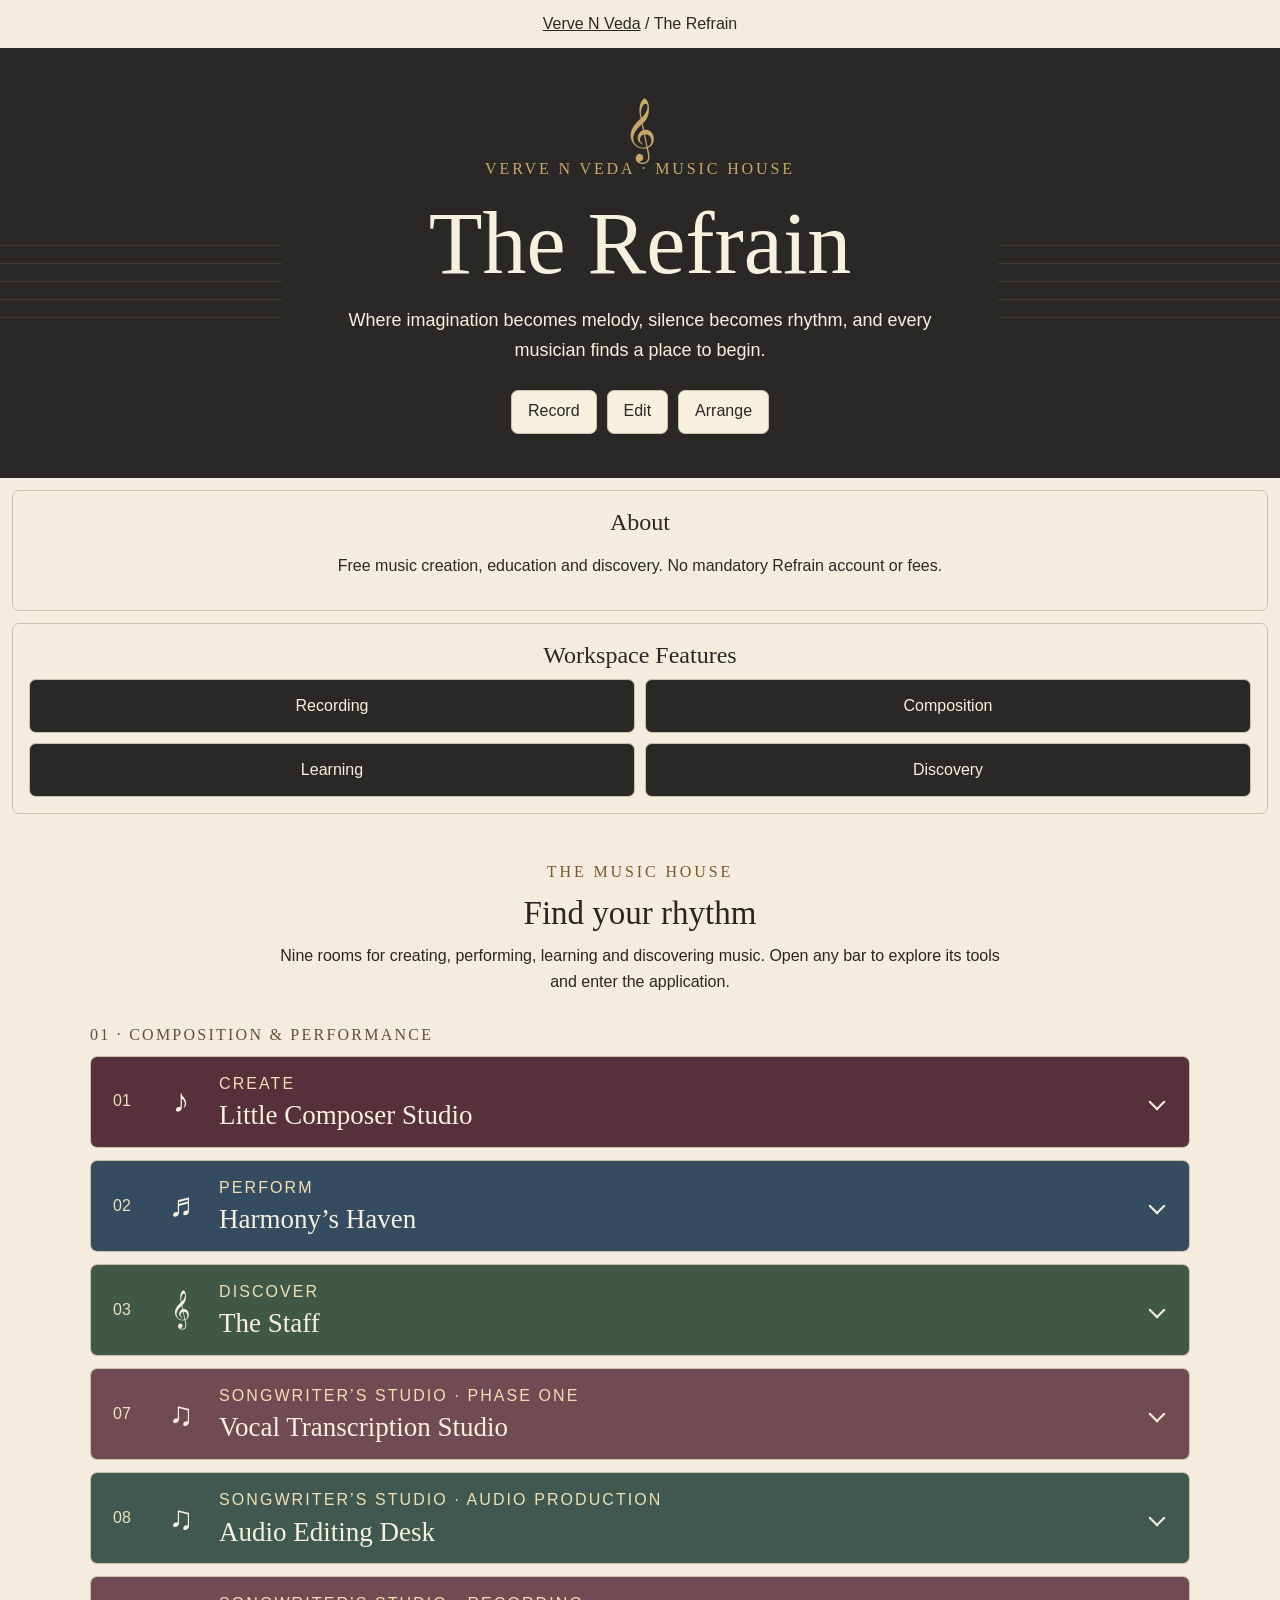
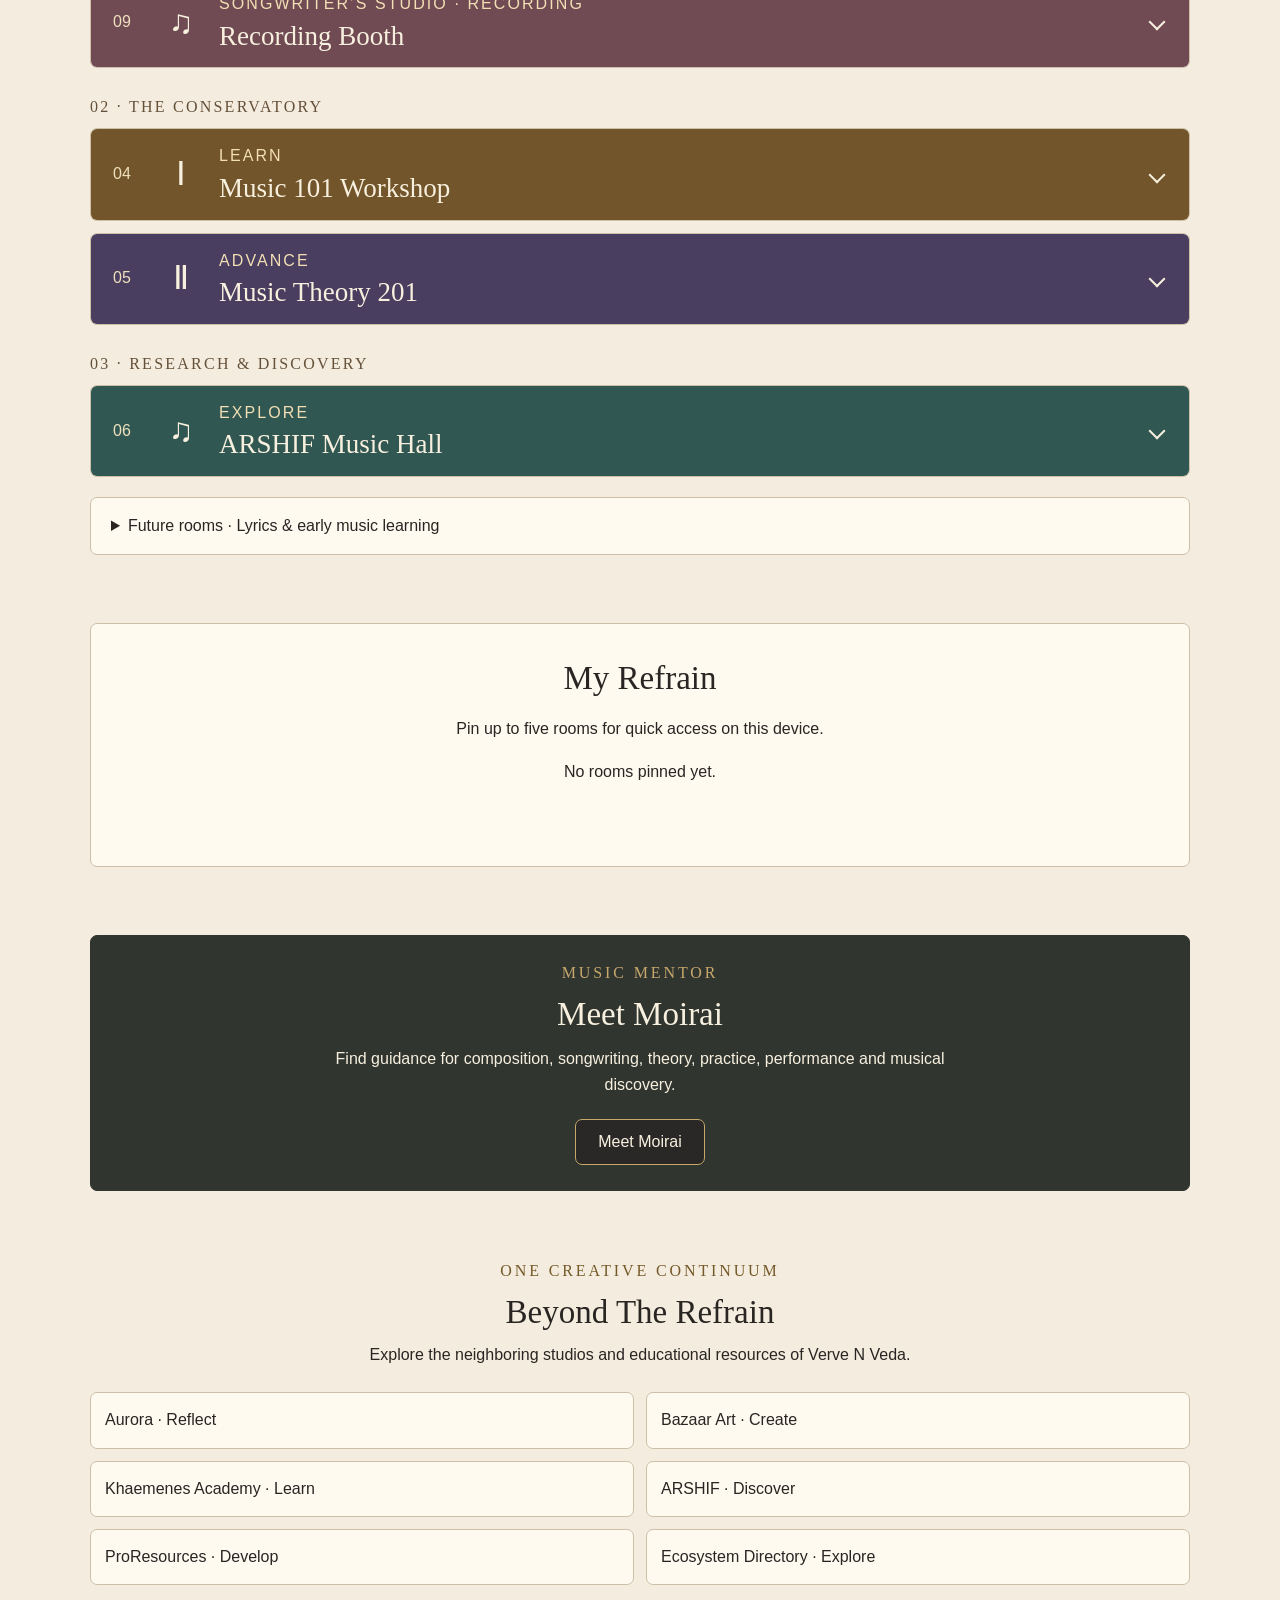
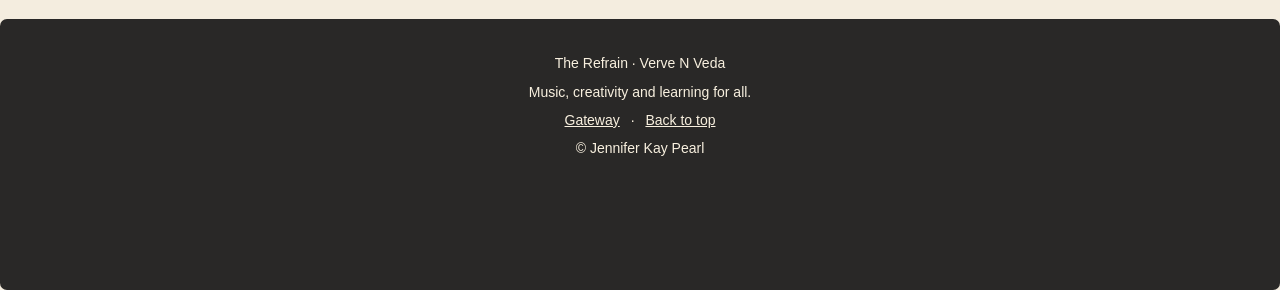
==== commit 1e68fdd0: "Add centered music shortcuts and four feature cards to landing page" ====
--- a/index.html
+++ b/index.html
@@ -5,8 +5,8 @@
 </style><link rel="stylesheet" href="assets/refrain-core.css"></head><body id="top" data-refrain-core="1" data-refrain-root="./" data-refrain-title="The Refrain"><nav class="rf-core-crumb" aria-label="Breadcrumb"><a href="https://vervenveda.com/">Verve N Veda</a> / The Refrain</nav>
 <a class="rf-skip" href="#main">Skip to music</a>
 <main id="main">
-<section class="rf-hero"><div class="rf-emblem" aria-hidden="true">𝄞</div><div class="rf-eyebrow">Verve N Veda · Music House</div><h1>The Refrain</h1><p>Where imagination becomes melody, silence becomes rhythm, and every musician finds a place to begin.</p><nav class="rf-nav" aria-label="Music house sections"><a href="#compose">Create</a><a href="#learn">Learn</a><a href="#explore">Explore</a><a href="#moirai">Moirai</a></nav></section>
-<section class="rf-section rf-shell" aria-labelledby="rooms-title"><div class="rf-intro"><div class="rf-eyebrow" style="color:#755928">The music house</div><h2 id="rooms-title">Find your rhythm</h2><p>Nine rooms for creating, performing, learning and discovering music. Open any bar to explore its tools and enter the application.</p></div>
+<section class="rf-hero"><div class="rf-emblem" aria-hidden="true">𝄞</div><div class="rf-eyebrow">Verve N Veda · Music House</div><h1>The Refrain</h1><p>Where imagination becomes melody, silence becomes rhythm, and every musician finds a place to begin.</p><nav class="rf-core-actions" aria-label="Music workspaces"><a href="apps/recording-booth.html">Record</a><a href="apps/audio-editing-desk.html">Edit</a><a href="apps/pro-keyboard_index.html">Arrange</a></nav></section>
+<section class="rf-core-about"><h2>About</h2><p>Free music creation, education and discovery. No mandatory Refrain account or fees.</p></section><section class="rf-core-features"><h2>Workspace Features</h2><div class="rf-core-grid"></div></section><dialog class="rf-core-dialog"><h2></h2><p></p><a href="#">Open tool</a> <button type="button">Close</button></dialog><section class="rf-section rf-shell" aria-labelledby="rooms-title"><div class="rf-intro"><div class="rf-eyebrow" style="color:#755928">The music house</div><h2 id="rooms-title">Find your rhythm</h2><p>Nine rooms for creating, performing, learning and discovering music. Open any bar to explore its tools and enter the application.</p></div>
 <h3 class="rf-group" id="compose">01 · Composition &amp; performance</h3><details class="room room-composer" id="composer"><summary><span class="room-number">01</span><span class="room-symbol" aria-hidden="true">♪</span><span class="room-heading"><span class="room-kind">Create</span><span class="room-name">Little Composer Studio</span></span><span class="chevron" aria-hidden="true"></span></summary><div class="room-body"><p>Make melodies, explore musical symbols and build four-beat rhythms in a welcoming beginner studio.</p><p class="features">Rainbow piano · Melody recording · Rhythm builder · Mini lessons</p><div class="room-actions"><a class="launch" href="apps/composer_studio_index.html">Open Composer</a><button type="button" class="pin" data-pin="composer" aria-pressed="false">Pin</button></div></div></details>
 <details class="room room-keyboard" id="keyboard"><summary><span class="room-number">02</span><span class="room-symbol" aria-hidden="true">♬</span><span class="room-heading"><span class="room-kind">Perform</span><span class="room-name">Harmony’s Haven</span></span><span class="chevron" aria-hidden="true"></span></summary><div class="room-body"><p>Explore the professional 88-key keyboard, record performances and develop arrangements with track layers.</p><p class="features">Keyboard · Metronome · Scale studio · Grand staff</p><div class="room-actions"><a class="launch" href="apps/pro-keyboard_index.html">Open Keyboard</a><button type="button" class="pin" data-pin="keyboard" aria-pressed="false">Pin</button></div></div></details>
 <details class="room room-staff" id="staff"><summary><span class="room-number">03</span><span class="room-symbol" aria-hidden="true">𝄞</span><span class="room-heading"><span class="room-kind">Discover</span><span class="room-name">The Staff</span></span><span class="chevron" aria-hidden="true"></span></summary><div class="room-body"><p>Write original music on a five-line staff, listen to your composition and transfer it into Harmony’s Haven.</p><p class="features">Notation editor · Playback · Portable compositions</p><div class="room-actions"><a class="launch" href="apps/the-staff_index.html">Open Staff</a><button type="button" class="pin" data-pin="staff" aria-pressed="false">Pin</button></div></div></details>
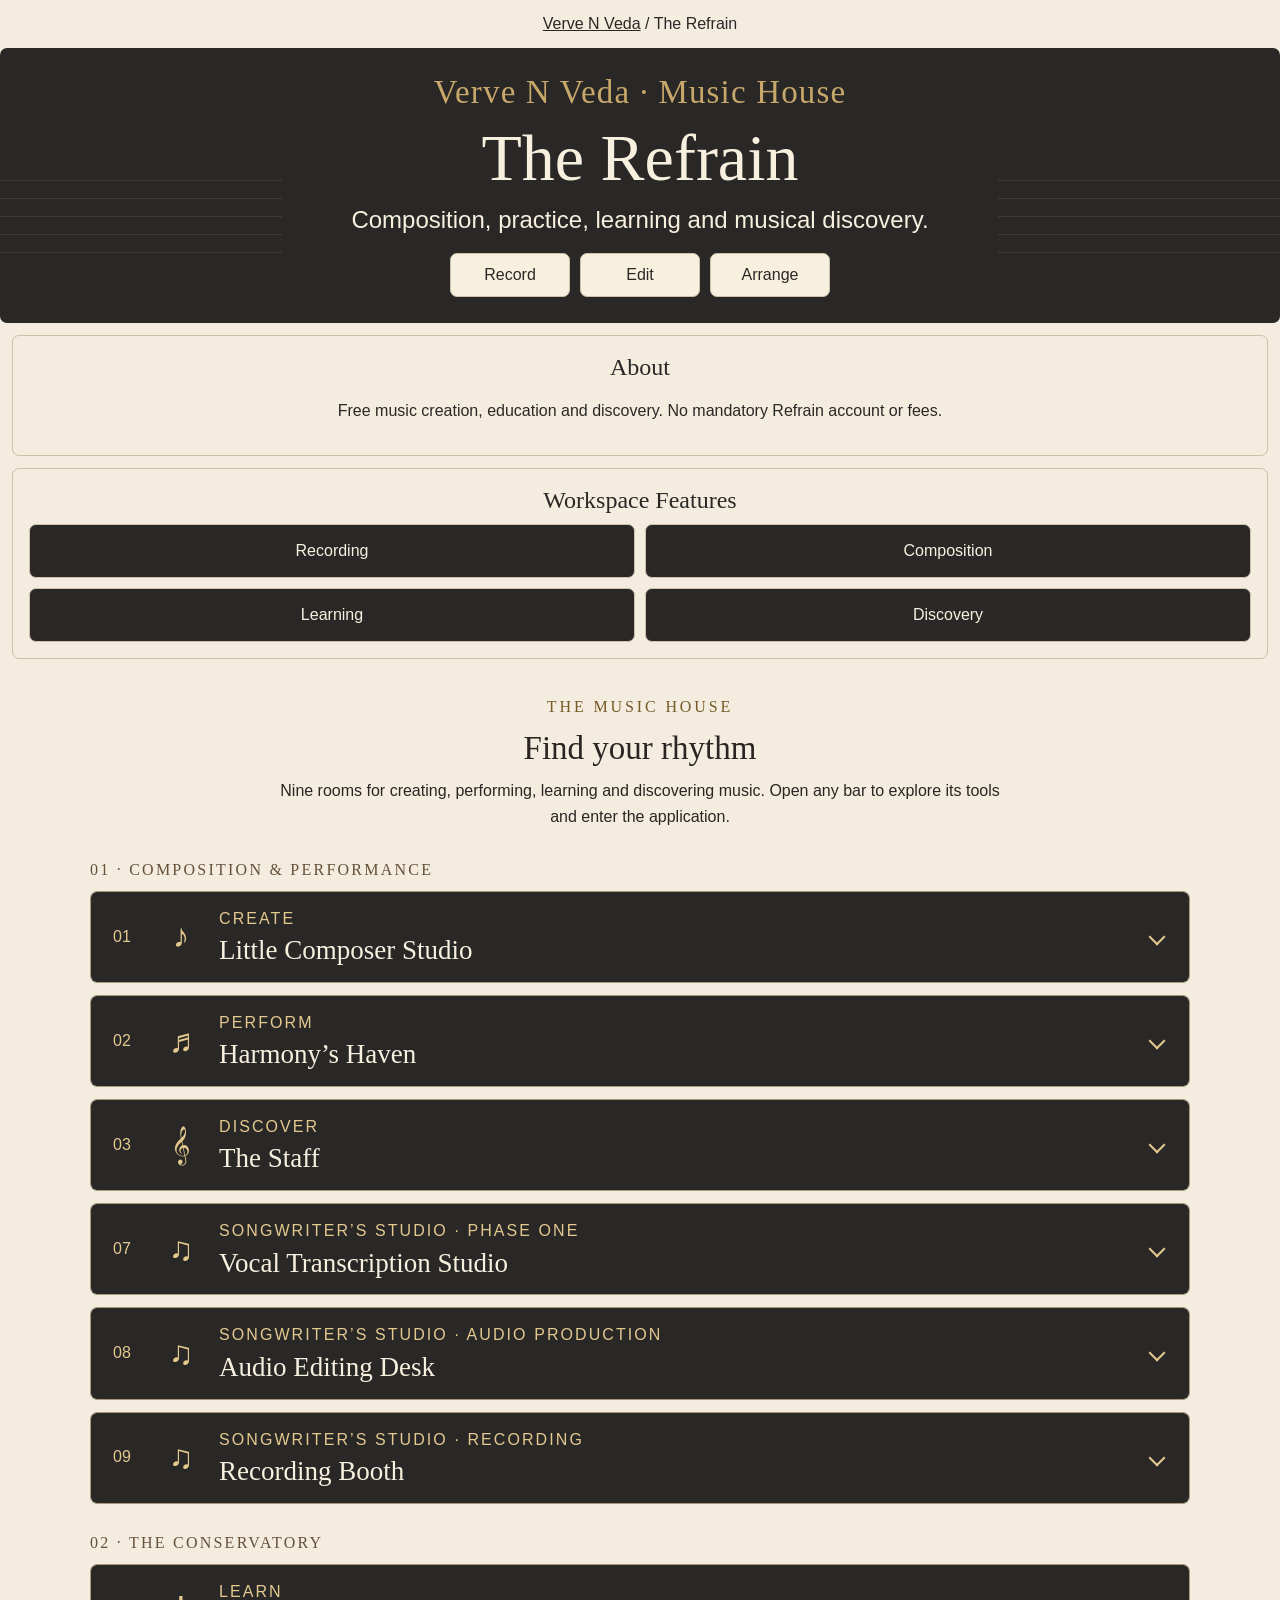
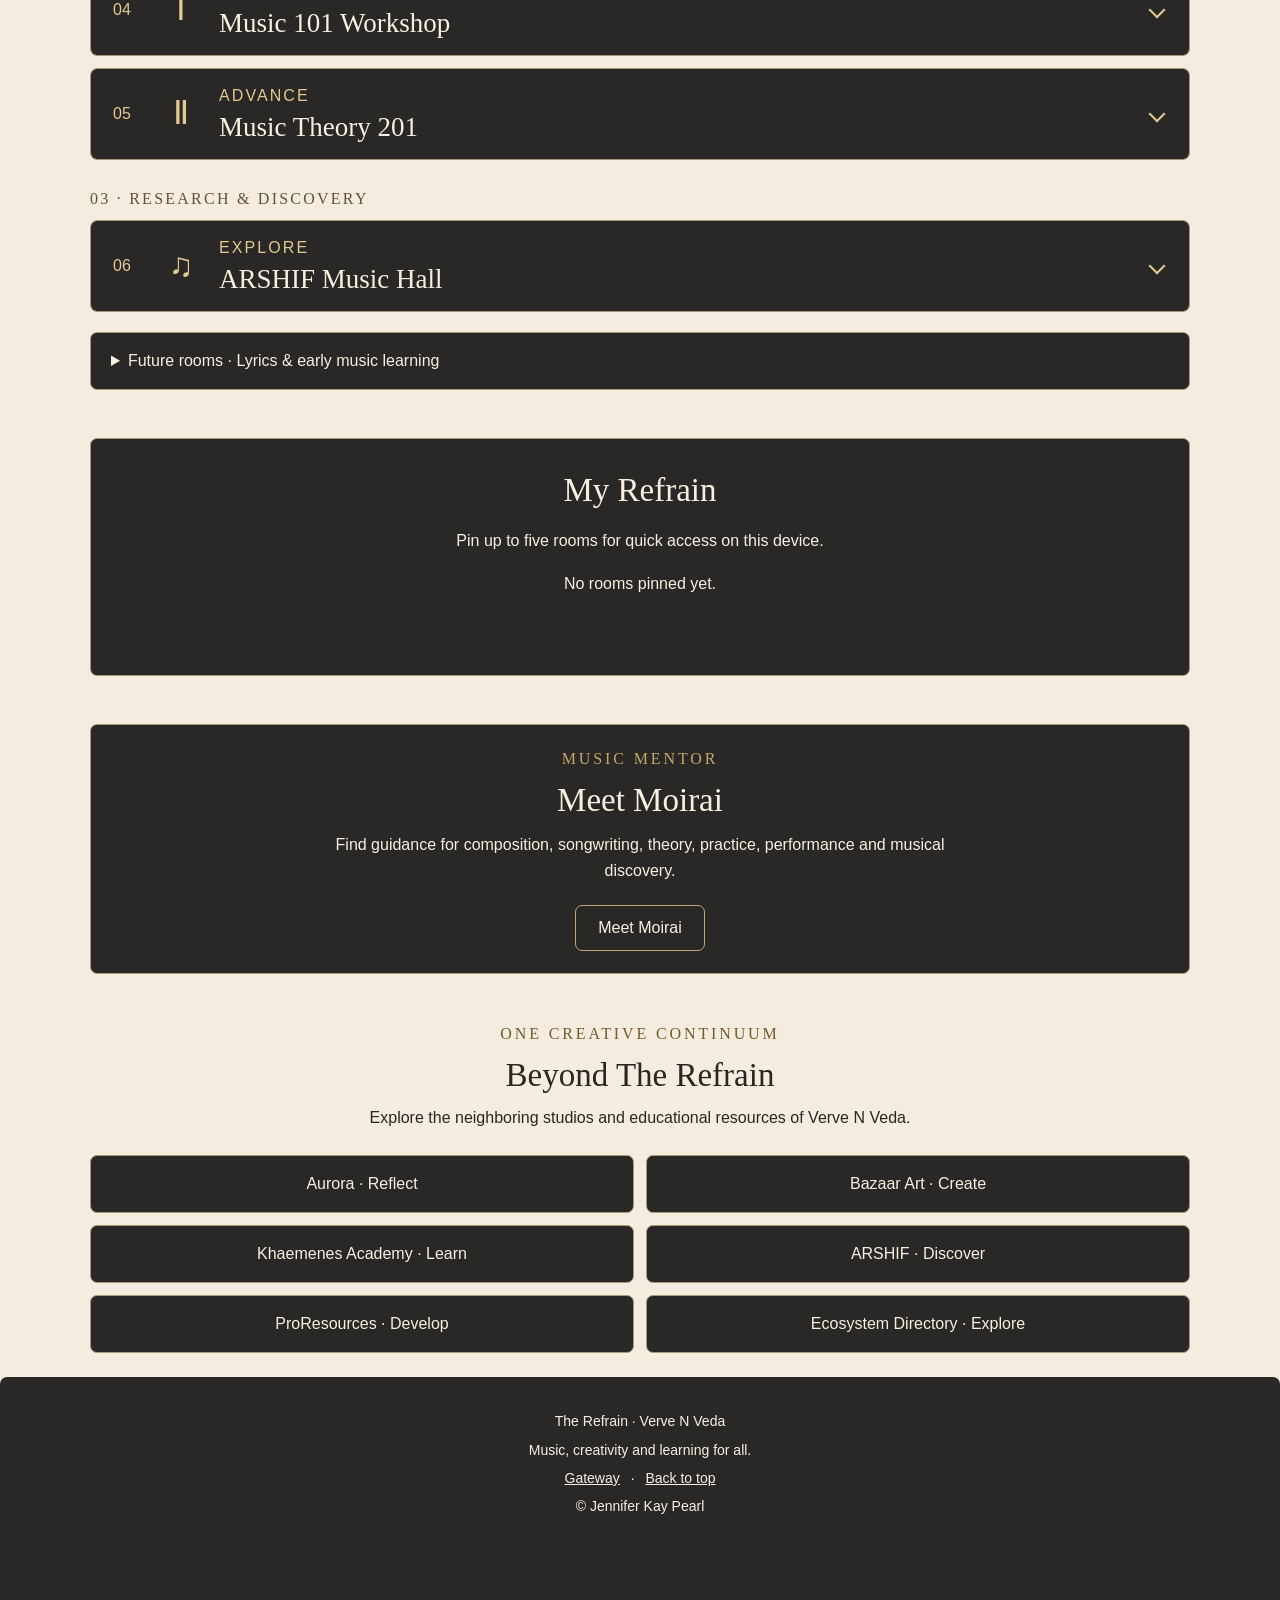
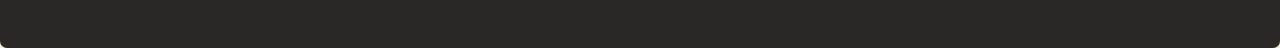
==== commit fe97e83f: "Polish Refrain landing header, compact hero and charcoal accordion cards" ====
--- a/index.html
+++ b/index.html
@@ -2,10 +2,44 @@
 <html lang="en"><head><meta charset="utf-8"><meta name="viewport" content="width=device-width,initial-scale=1"><meta name="description" content="The Refrain — a house of music, composition, practice and education."><meta name="theme-color" content="#292827"><link rel="canonical" href="https://vervenveda.com/the_refrain.github.io/"><title>The Refrain | Music House</title>
 <style>
 :root{--cream:#f8f0df;--paper:#f4eddf;--charcoal:#292827;--gold:#c7a76a;--ink:#292522;--line:#cdbfa8;--display:Cinzel,Georgia,serif;--body:"Brandon Grotesque",Nunito,Arial,sans-serif}*{box-sizing:border-box}body{margin:0;background:var(--paper);color:var(--ink);font:16px/1.65 var(--body)}html{scroll-padding-top:145px}a{color:inherit}button,summary{font:inherit}button,summary{cursor:pointer}a:focus-visible,button:focus-visible,summary:focus-visible{outline:3px solid #b28536;outline-offset:4px}.rf-shell{width:min(1100px,calc(100% - 32px));margin:auto}.rf-skip{position:absolute;left:12px;top:-100px;z-index:9999;background:#fff;padding:10px}.rf-skip:focus{top:10px}.rf-hero{background:var(--charcoal);color:var(--cream);text-align:center;padding:54px 16px 44px;position:relative;overflow:hidden}.rf-hero:before,.rf-hero:after{content:"";position:absolute;width:30%;height:100px;top:42%;opacity:.15;background:repeating-linear-gradient(to bottom,transparent 0 17px,var(--gold) 17px 18px);pointer-events:none}.rf-hero:before{left:-8%}.rf-hero:after{right:-8%}.rf-hero>*{position:relative}.rf-eyebrow{font:400 16px/1.5 var(--display);letter-spacing:.18em;text-transform:uppercase;color:var(--gold)}.rf-hero h1{font:400 clamp(44px,8vw,88px)/1.15 var(--display);margin:12px 0}.rf-hero p{max-width:650px;margin:12px auto 24px;font-size:18px}.rf-emblem{font-size:55px;color:var(--gold);line-height:1}.rf-nav,.room-actions{display:flex;flex-wrap:wrap;justify-content:center;gap:12px}.rf-nav a,.launch,.pin{display:inline-flex;align-items:center;justify-content:center;min-height:44px;padding:9px 22px;border:1px solid var(--gold);border-radius:7px;text-decoration:none;font-size:16px;font-weight:400}.rf-nav a{color:var(--cream)}.launch,.pin{background:var(--charcoal);color:var(--cream)}.pin{background:transparent;color:var(--ink);border-color:#8b7961}.rf-section{padding:34px 0}.rf-intro{text-align:center;max-width:740px;margin:0 auto 24px}.rf-intro h2,.rf-panel h2{font:400 clamp(24px,4vw,33px)/1.3 var(--display);margin:8px 0}.rf-intro p{margin:8px 0}.rf-group{font:400 16px/1.5 var(--display);letter-spacing:.14em;text-transform:uppercase;margin:27px 0 9px;color:#655039}.room{--room:#56303a;margin:0 0 12px;border:1px solid var(--line);border-radius:7px;overflow:hidden;background:#fffaf0}.room-keyboard{--room:#344b60}.room-staff{--room:#405848}.room-music101{--room:#72552a}.room-music201{--room:#493d60}.room-arshif-music{--room:#315753}.room summary{display:grid;grid-template-columns:30px 48px 1fr 20px;align-items:center;gap:14px;min-height:88px;padding:14px 22px;background:var(--room);color:var(--cream);list-style:none}.room summary::-webkit-details-marker{display:none}.room-number{font-size:16px;color:#eee0bd}.room-symbol{font:400 33px/1 Georgia,serif;text-align:center}.room-heading{display:grid;gap:2px}.room-kind{font-size:16px;letter-spacing:.13em;text-transform:uppercase;color:#f2dfb3}.room-name{font:400 clamp(20px,3vw,27px)/1.25 var(--display)}.chevron{width:12px;height:12px;border-right:2px solid currentColor;border-bottom:2px solid currentColor;transform:rotate(45deg);justify-self:center}.room[open] .chevron{transform:rotate(225deg)}.room-body{text-align:center;padding:22px 24px 26px}.room-body p{margin:0 auto 12px;max-width:700px}.features{color:#655039;font-size:16px}.room-actions{margin-top:19px}.rf-panel{border:1px solid var(--line);border-radius:7px;padding:25px;text-align:center;background:#fffaf0}.rf-mentor{background:#303530;color:var(--cream);border-color:#303530}.rf-mentor .launch{border-color:var(--gold)}.rf-mentor p{max-width:640px;margin:10px auto 20px}.rf-links{display:grid;grid-template-columns:repeat(2,minmax(0,1fr));gap:12px;margin-top:18px}.rf-links a{border:1px solid var(--line);padding:14px;border-radius:7px;text-decoration:none;background:#fffaf0}.rf-favorites{display:flex;flex-wrap:wrap;gap:10px;justify-content:center}.rf-favorites a{padding:8px 14px;border:1px solid var(--line);border-radius:7px}.rf-footer{text-align:center;background:var(--charcoal);color:var(--cream);padding:28px 16px 65px}.rf-footer a{margin:0 7px}.rf-breadcrumb{padding:14px 0;font-size:16px}.rf-pending{margin-top:20px;border:1px solid var(--line);border-radius:7px;background:#fffaf0}.rf-pending summary{padding:15px 20px}.rf-pending p{padding:0 20px 15px;margin:0}.rf-status{min-height:1.5em;text-align:center}.rf-footer p{margin:5px 0}@media(max-width:540px){.room summary{grid-template-columns:24px 32px 1fr 14px;gap:9px;padding:12px;min-height:80px}.room-symbol{font-size:27px}.room-body{padding:18px 14px}.rf-hero{padding:36px 12px}.rf-links{grid-template-columns:1fr}.rf-nav a{padding:9px 12px}}@media(prefers-reduced-motion:reduce){*{scroll-behavior:auto!important}}
-</style><link rel="stylesheet" href="assets/refrain-core.css"></head><body id="top" data-refrain-core="1" data-refrain-root="./" data-refrain-title="The Refrain"><nav class="rf-core-crumb" aria-label="Breadcrumb"><a href="https://vervenveda.com/">Verve N Veda</a> / The Refrain</nav>
+</style><link rel="stylesheet" href="assets/refrain-core.css"><style id="refrain-landing-polish">
+/* Landing-page presentation only. Canonical VNV header and hamburger remain authoritative. */
+body[data-refrain-title="The Refrain"] #vnvHeaderAutoPopulate .vnv-header-inner{display:grid!important;grid-template-columns:minmax(0,1fr) 44px!important;align-items:center!important;gap:12px!important;min-height:55px!important;padding:5px 12px!important;width:100%!important;max-width:none!important;box-sizing:border-box}
+body[data-refrain-title="The Refrain"] #vnvHeaderAutoPopulate .vnv-header-home{grid-column:1;min-width:0;max-width:100%;width:auto!important;justify-self:start;align-items:center;gap:9px}
+body[data-refrain-title="The Refrain"] #vnvHeaderAutoPopulate .vnv-header-actions,body[data-refrain-title="The Refrain"] #vnvHeaderAutoPopulate .vnv-header-subtitle{display:none!important}
+body[data-refrain-title="The Refrain"] #vnvHeaderAutoPopulate .vnv-header-title{font-size:16px!important;line-height:1.25!important;white-space:nowrap;overflow:hidden;text-overflow:ellipsis}
+body[data-refrain-title="The Refrain"] #vnvHeaderAutoPopulate .vnv-header-logo{width:38px!important;height:38px!important;flex:0 0 38px!important;border-radius:7px!important}
+body[data-refrain-title="The Refrain"] #vnvHeaderAutoPopulate .vnv-header-menu-button{grid-column:2!important;grid-row:1!important;justify-self:end!important;align-self:center!important;margin:0!important;width:44px!important;height:44px!important;border-radius:7px!important}
+.rf-hero{padding:24px 16px 26px;border-radius:7px;overflow:hidden}
+.rf-hero .rf-eyebrow{font:400 clamp(24px,3vw,33px)/1.25 var(--display);letter-spacing:.035em;text-transform:none}
+.rf-hero h1{font:400 clamp(40px,6vw,66px)/1.12 var(--display);margin:8px 0}
+.rf-hero p{font-size:24px;line-height:1.4;max-width:1000px;margin:8px auto 16px}
+.rf-hero .rf-core-actions{margin:12px auto 0;gap:10px}
+.rf-hero .rf-core-actions a{flex:0 1 120px;min-height:44px}
+.rf-section{padding:24px 0}
+.room,.rf-pending,.rf-panel,.rf-links a{background:var(--charcoal);color:var(--cream);border:1px solid #a8997b;border-radius:7px}
+.room summary{background:var(--charcoal);color:var(--cream);min-height:77px;transition:background .15s ease}
+.room summary:hover,.rf-pending summary:hover,.rf-links a:hover,.rf-favorites a:hover{background:#3c3a36;color:var(--cream)}
+.room-kind,.room-number,.room-symbol,.room .chevron{color:#e4c98e}
+.room-body{border-top:1px solid #766a55;background:#34322f;color:var(--cream)}
+.room-body .features{color:#e4d9c2}
+.room-actions .launch,.room-actions .pin,.rf-panel .launch,.rf-favorites a{background:var(--charcoal);color:var(--cream);border:1px solid #bfa774;border-radius:7px;font-weight:400}
+.room-actions .launch:hover,.room-actions .pin:hover,.rf-panel .launch:hover{background:var(--cream);color:var(--charcoal)}
+.room-actions .pin[aria-pressed="true"]{background:#d8b66b;color:var(--charcoal)}
+.rf-pending summary{padding:15px 20px;min-height:54px;font-size:16px;border-radius:7px}
+.rf-pending p{color:var(--cream);padding:12px 20px 18px}
+.rf-panel{padding:22px 25px}
+.rf-panel h2,.rf-panel p,.rf-panel .rf-status,.rf-favorites{color:var(--cream)}
+.rf-links{grid-template-columns:repeat(2,minmax(0,1fr));gap:12px}
+.rf-links a{display:flex;align-items:center;justify-content:center;text-align:center;min-height:58px;padding:12px;font-size:16px;line-height:1.4;overflow-wrap:anywhere}
+.rf-footer,.rf-footer *{font-size:14px!important;color:var(--cream)!important}
+@media(max-width:540px){.rf-hero{padding:20px 12px 22px}.rf-hero p{font-size:20px}.rf-hero .rf-core-actions a{flex:1 1 80px;padding-inline:8px}.rf-links{grid-template-columns:repeat(2,minmax(0,1fr));gap:8px}.rf-links a{padding:10px 8px;min-height:64px}.room summary{min-height:77px}.rf-panel{padding:18px 14px}}
+@media(prefers-reduced-motion:reduce){.room summary{transition:none}}
+</style>
+</head><body id="top" data-refrain-core="1" data-refrain-root="./" data-refrain-title="The Refrain"><nav class="rf-core-crumb" aria-label="Breadcrumb"><a href="https://vervenveda.com/">Verve N Veda</a> / The Refrain</nav>
 <a class="rf-skip" href="#main">Skip to music</a>
 <main id="main">
-<section class="rf-hero"><div class="rf-emblem" aria-hidden="true">𝄞</div><div class="rf-eyebrow">Verve N Veda · Music House</div><h1>The Refrain</h1><p>Where imagination becomes melody, silence becomes rhythm, and every musician finds a place to begin.</p><nav class="rf-core-actions" aria-label="Music workspaces"><a href="apps/recording-booth.html">Record</a><a href="apps/audio-editing-desk.html">Edit</a><a href="apps/pro-keyboard_index.html">Arrange</a></nav></section>
+<section class="rf-hero"><div class="rf-eyebrow">Verve N Veda · Music House</div><h1>The Refrain</h1><p>Composition, practice, learning and musical discovery.</p><nav class="rf-core-actions" aria-label="Music workspaces"><a href="apps/recording-booth.html">Record</a><a href="apps/audio-editing-desk.html">Edit</a><a href="apps/pro-keyboard_index.html">Arrange</a></nav></section>
 <section class="rf-core-about"><h2>About</h2><p>Free music creation, education and discovery. No mandatory Refrain account or fees.</p></section><section class="rf-core-features"><h2>Workspace Features</h2><div class="rf-core-grid"></div></section><dialog class="rf-core-dialog"><h2></h2><p></p><a href="#">Open tool</a> <button type="button">Close</button></dialog><section class="rf-section rf-shell" aria-labelledby="rooms-title"><div class="rf-intro"><div class="rf-eyebrow" style="color:#755928">The music house</div><h2 id="rooms-title">Find your rhythm</h2><p>Nine rooms for creating, performing, learning and discovering music. Open any bar to explore its tools and enter the application.</p></div>
 <h3 class="rf-group" id="compose">01 · Composition &amp; performance</h3><details class="room room-composer" id="composer"><summary><span class="room-number">01</span><span class="room-symbol" aria-hidden="true">♪</span><span class="room-heading"><span class="room-kind">Create</span><span class="room-name">Little Composer Studio</span></span><span class="chevron" aria-hidden="true"></span></summary><div class="room-body"><p>Make melodies, explore musical symbols and build four-beat rhythms in a welcoming beginner studio.</p><p class="features">Rainbow piano · Melody recording · Rhythm builder · Mini lessons</p><div class="room-actions"><a class="launch" href="apps/composer_studio_index.html">Open Composer</a><button type="button" class="pin" data-pin="composer" aria-pressed="false">Pin</button></div></div></details>
 <details class="room room-keyboard" id="keyboard"><summary><span class="room-number">02</span><span class="room-symbol" aria-hidden="true">♬</span><span class="room-heading"><span class="room-kind">Perform</span><span class="room-name">Harmony’s Haven</span></span><span class="chevron" aria-hidden="true"></span></summary><div class="room-body"><p>Explore the professional 88-key keyboard, record performances and develop arrangements with track layers.</p><p class="features">Keyboard · Metronome · Scale studio · Grand staff</p><div class="room-actions"><a class="launch" href="apps/pro-keyboard_index.html">Open Keyboard</a><button type="button" class="pin" data-pin="keyboard" aria-pressed="false">Pin</button></div></div></details>
--- a/assets/refrain-core.css
+++ b/assets/refrain-core.css
@@ -26,3 +26,5 @@
 body[data-refrain-core] #vnvClassToolsToolbar{width:min(240px,calc(100vw - 24px))!important}
 body[data-refrain-core] #vnvHeaderAutoPopulate .vnv-header-actions{display:none!important}
 @media(max-width:600px){.rf-core-eyebrow{font-size:28px}.rf-core-hero p{font-size:24px!important}.rf-core-grid button{min-height:64px}.rf-core-actions a{flex:1 1 auto}}
+
+.rf-core-local-tools{margin:12px auto;padding:12px;border:1px solid #cdbfa8;border-radius:7px;text-align:center;background:#f4eddf;color:#292827}.rf-core-local-tools .hero-links,.rf-core-local-tools .hero-actions{display:flex;flex-wrap:wrap;justify-content:center;gap:10px}.rf-core-local-tools .project-status{color:#292827!important}.rf-core-grid button{height:100%}.rf-core-hero{width:calc(100% - 24px);max-width:1600px}.rf-core-eyebrow{font-size:33px!important}body[data-refrain-core] #vnvClassToolsToggle{width:76px!important;min-height:44px!important}body[data-refrain-core] #vnvEcosystemUtilityDock :is(a,button){min-height:44px!important}@media(max-width:540px){body[data-refrain-core] #vnvClassToolsToolbar{width: min(240px,calc(100vw - 24px))!important;bottom:calc(var(--vnv-ecosystem-dock-height,94px) + 18px)!important}body[data-refrain-core] footer{padding-bottom:180px!important}}
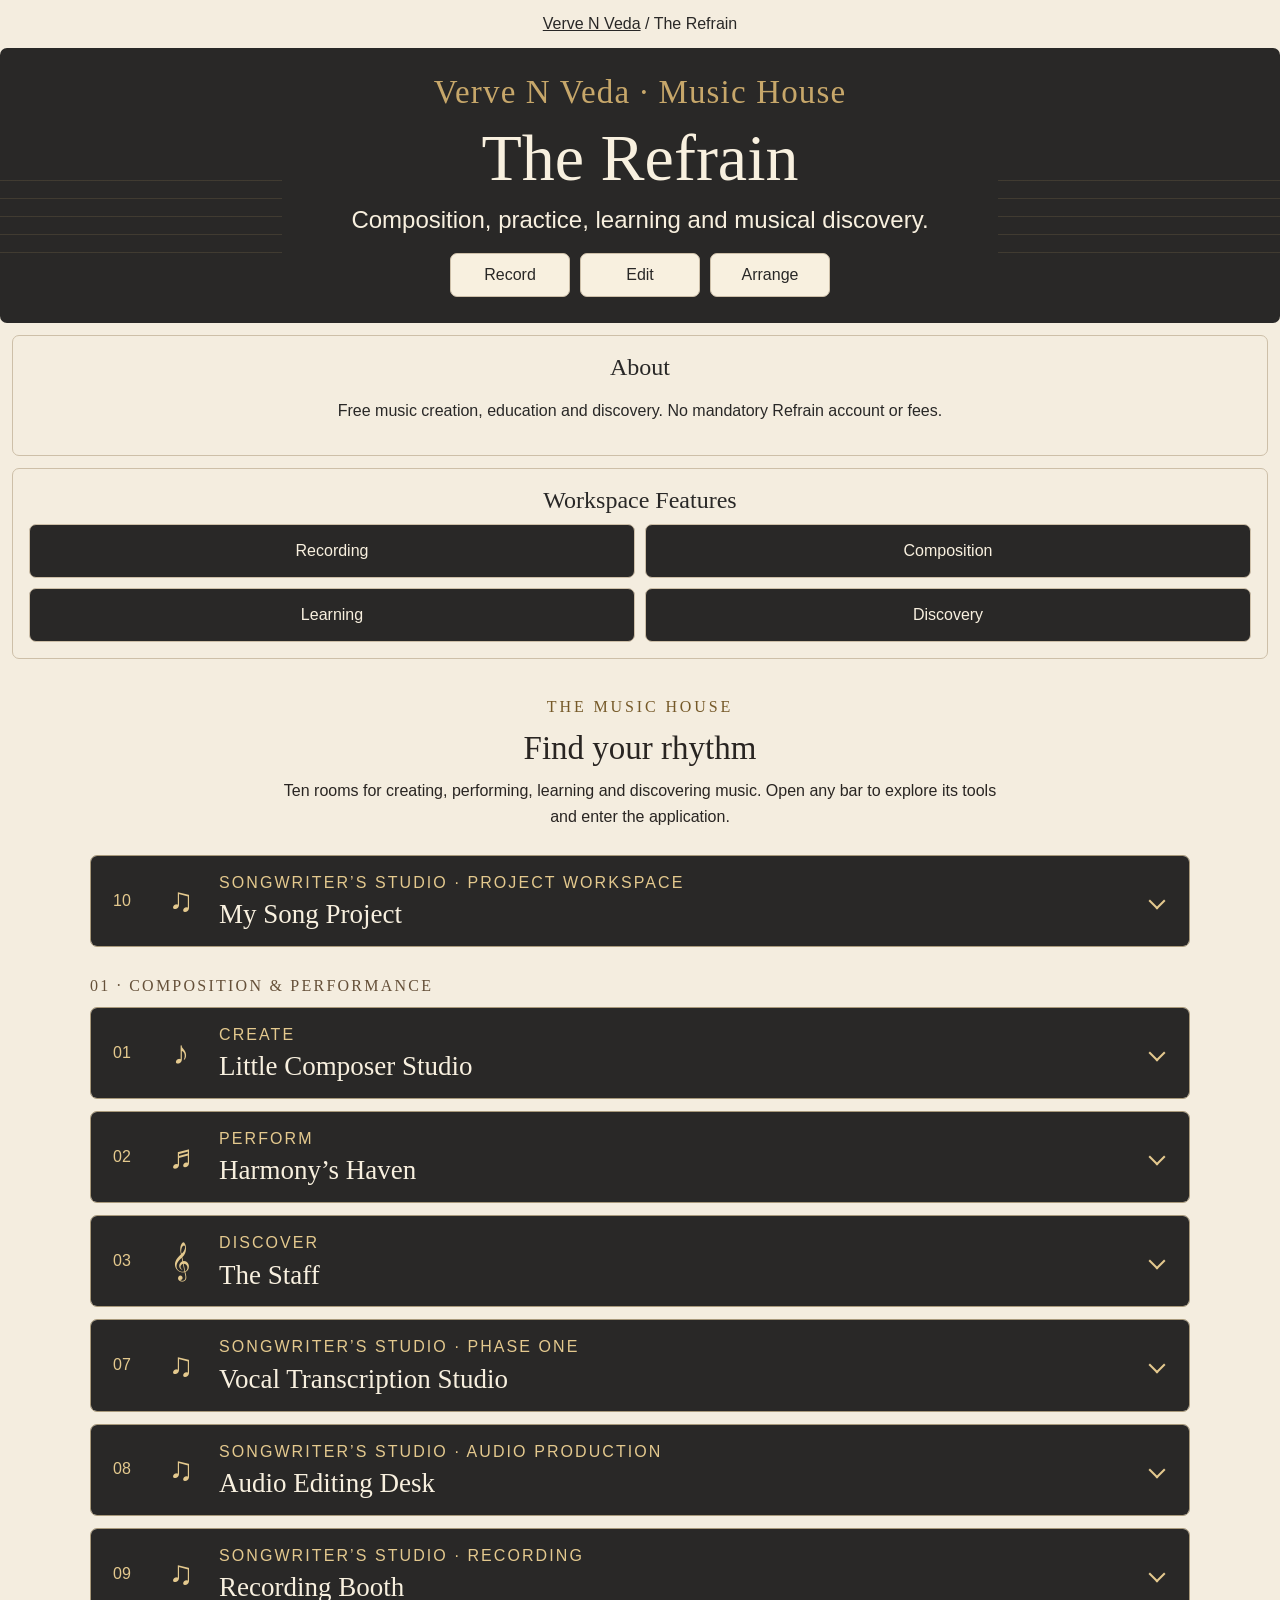
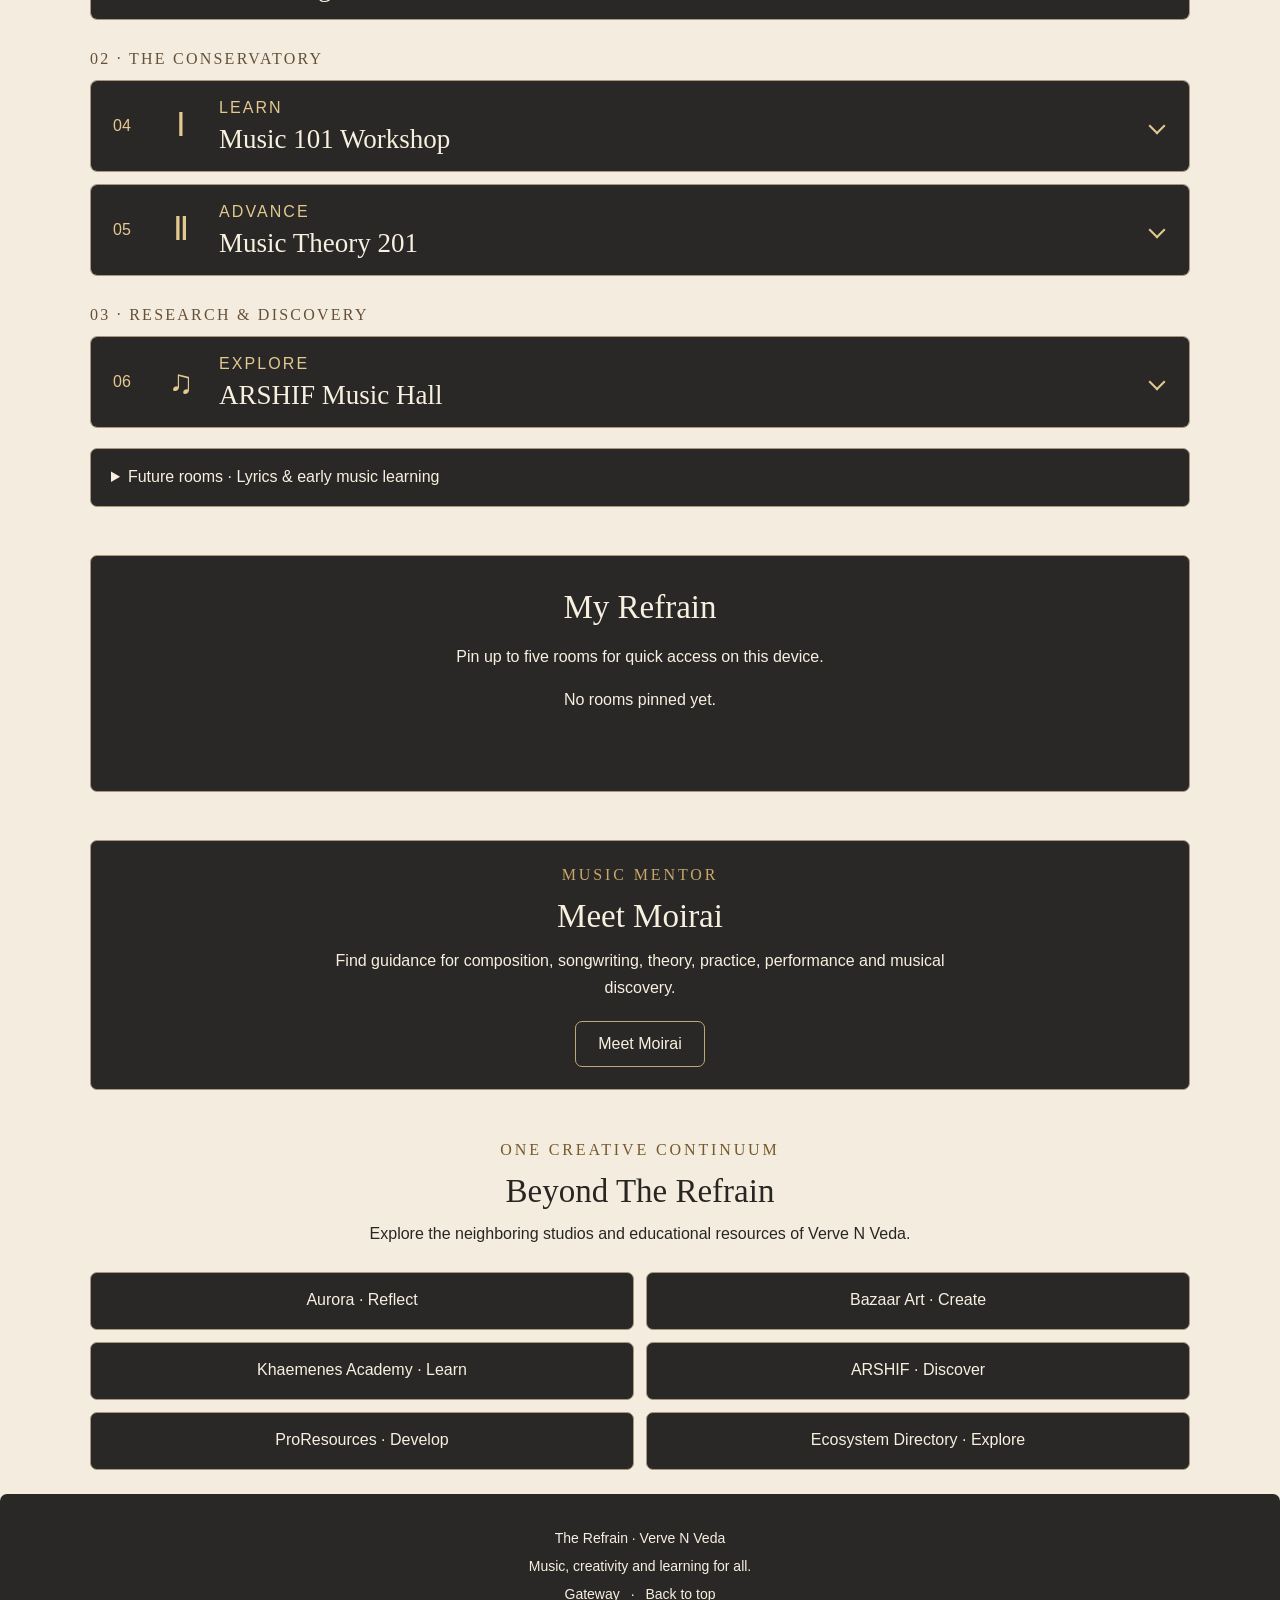
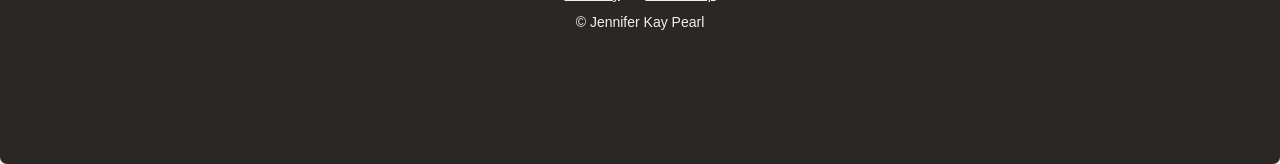
==== commit 70794731: "Connect My Song Project to Refrain navigation and page-integrity checks" ====
--- a/index.html
+++ b/index.html
@@ -40,8 +40,8 @@
 <a class="rf-skip" href="#main">Skip to music</a>
 <main id="main">
 <section class="rf-hero"><div class="rf-eyebrow">Verve N Veda · Music House</div><h1>The Refrain</h1><p>Composition, practice, learning and musical discovery.</p><nav class="rf-core-actions" aria-label="Music workspaces"><a href="apps/recording-booth.html">Record</a><a href="apps/audio-editing-desk.html">Edit</a><a href="apps/pro-keyboard_index.html">Arrange</a></nav></section>
-<section class="rf-core-about"><h2>About</h2><p>Free music creation, education and discovery. No mandatory Refrain account or fees.</p></section><section class="rf-core-features"><h2>Workspace Features</h2><div class="rf-core-grid"></div></section><dialog class="rf-core-dialog"><h2></h2><p></p><a href="#">Open tool</a> <button type="button">Close</button></dialog><section class="rf-section rf-shell" aria-labelledby="rooms-title"><div class="rf-intro"><div class="rf-eyebrow" style="color:#755928">The music house</div><h2 id="rooms-title">Find your rhythm</h2><p>Nine rooms for creating, performing, learning and discovering music. Open any bar to explore its tools and enter the application.</p></div>
-<h3 class="rf-group" id="compose">01 · Composition &amp; performance</h3><details class="room room-composer" id="composer"><summary><span class="room-number">01</span><span class="room-symbol" aria-hidden="true">♪</span><span class="room-heading"><span class="room-kind">Create</span><span class="room-name">Little Composer Studio</span></span><span class="chevron" aria-hidden="true"></span></summary><div class="room-body"><p>Make melodies, explore musical symbols and build four-beat rhythms in a welcoming beginner studio.</p><p class="features">Rainbow piano · Melody recording · Rhythm builder · Mini lessons</p><div class="room-actions"><a class="launch" href="apps/composer_studio_index.html">Open Composer</a><button type="button" class="pin" data-pin="composer" aria-pressed="false">Pin</button></div></div></details>
+<section class="rf-core-about"><h2>About</h2><p>Free music creation, education and discovery. No mandatory Refrain account or fees.</p></section><section class="rf-core-features"><h2>Workspace Features</h2><div class="rf-core-grid"></div></section><dialog class="rf-core-dialog"><h2></h2><p></p><a href="#">Open tool</a> <button type="button">Close</button></dialog><section class="rf-section rf-shell" aria-labelledby="rooms-title"><div class="rf-intro"><div class="rf-eyebrow" style="color:#755928">The music house</div><h2 id="rooms-title">Find your rhythm</h2><p>Ten rooms for creating, performing, learning and discovering music. Open any bar to explore its tools and enter the application.</p></div>
+<details class="room" id="song-project"><summary><span class="room-number">10</span><span class="room-symbol" aria-hidden="true">♫</span><span class="room-heading"><span class="room-kind">Songwriter’s Studio · Project Workspace</span><span class="room-name">My Song Project</span></span><span class="chevron" aria-hidden="true"></span></summary><div class="room-body"><p>Keep your recordings, lyrics, arrangements and production files together in a private portable song package.</p><p class="features">Local files · Integrity checks · Backup · Restore</p><div class="room-actions"><a class="launch" href="apps/song-project.html">Open Song Project</a><button type="button" class="pin" data-pin="song-project" aria-pressed="false">Pin</button></div></div></details><h3 class="rf-group" id="compose">01 · Composition &amp; performance</h3><details class="room room-composer" id="composer"><summary><span class="room-number">01</span><span class="room-symbol" aria-hidden="true">♪</span><span class="room-heading"><span class="room-kind">Create</span><span class="room-name">Little Composer Studio</span></span><span class="chevron" aria-hidden="true"></span></summary><div class="room-body"><p>Make melodies, explore musical symbols and build four-beat rhythms in a welcoming beginner studio.</p><p class="features">Rainbow piano · Melody recording · Rhythm builder · Mini lessons</p><div class="room-actions"><a class="launch" href="apps/composer_studio_index.html">Open Composer</a><button type="button" class="pin" data-pin="composer" aria-pressed="false">Pin</button></div></div></details>
 <details class="room room-keyboard" id="keyboard"><summary><span class="room-number">02</span><span class="room-symbol" aria-hidden="true">♬</span><span class="room-heading"><span class="room-kind">Perform</span><span class="room-name">Harmony’s Haven</span></span><span class="chevron" aria-hidden="true"></span></summary><div class="room-body"><p>Explore the professional 88-key keyboard, record performances and develop arrangements with track layers.</p><p class="features">Keyboard · Metronome · Scale studio · Grand staff</p><div class="room-actions"><a class="launch" href="apps/pro-keyboard_index.html">Open Keyboard</a><button type="button" class="pin" data-pin="keyboard" aria-pressed="false">Pin</button></div></div></details>
 <details class="room room-staff" id="staff"><summary><span class="room-number">03</span><span class="room-symbol" aria-hidden="true">𝄞</span><span class="room-heading"><span class="room-kind">Discover</span><span class="room-name">The Staff</span></span><span class="chevron" aria-hidden="true"></span></summary><div class="room-body"><p>Write original music on a five-line staff, listen to your composition and transfer it into Harmony’s Haven.</p><p class="features">Notation editor · Playback · Portable compositions</p><div class="room-actions"><a class="launch" href="apps/the-staff_index.html">Open Staff</a><button type="button" class="pin" data-pin="staff" aria-pressed="false">Pin</button></div></div></details>
 <details class="room" style="--room:#704b54" id="vocal-transcription"><summary><span class="room-number">07</span><span class="room-symbol" aria-hidden="true">♫</span><span class="room-heading"><span class="room-kind">Songwriter’s Studio · Phase One</span><span class="room-name">Vocal Transcription Studio</span></span><span class="chevron" aria-hidden="true"></span></summary><div class="room-body"><p>Turn a single-voice recording into editable candidate musical notes, entirely in your browser.</p><p class="features">Local audio analysis · Waveform · Melody preview · Portable note export</p><div class="room-actions"><a class="launch" href="apps/vocal-transcription.html">Open Vocal Studio</a><button type="button" class="pin" data-pin="vocal-transcription" aria-pressed="false">Pin</button></div></div></details><details class="room" style="--room:#3f5950" id="audio-editing"><summary><span class="room-number">08</span><span class="room-symbol" aria-hidden="true">♫</span><span class="room-heading"><span class="room-kind">Songwriter’s Studio · Audio Production</span><span class="room-name">Audio Editing Desk</span></span><span class="chevron" aria-hidden="true"></span></summary><div class="room-body"><p>Crop, split, trim and mend original recordings without changing the source audio.</p><p class="features">Waveform timeline · Multiple takes · Fades · Undo and redo · WAV export</p><div class="room-actions"><a class="launch" href="apps/audio-editing-desk.html">Open Editing Desk</a><button type="button" class="pin" data-pin="audio-editing" aria-pressed="false">Pin</button></div></div></details><details class="room" style="--room:#704b54" id="recording-booth"><summary><span class="room-number">09</span><span class="room-symbol" aria-hidden="true">♫</span><span class="room-heading"><span class="room-kind">Songwriter’s Studio · Recording</span><span class="room-name">Recording Booth</span></span><span class="chevron" aria-hidden="true"></span></summary><div class="room-body"><p>Capture original vocal takes directly on your device. No account, upload or recording fee.</p><p class="features">Microphone selection · Record · Pause · Review · Save to drive</p><div class="room-actions"><a class="launch" href="apps/recording-booth.html">Open Recording Booth</a><button type="button" class="pin" data-pin="recording-booth" aria-pressed="false">Pin</button></div></div></details><h3 class="rf-group" id="learn">02 · The conservatory</h3><details class="room room-music101" id="music101"><summary><span class="room-number">04</span><span class="room-symbol" aria-hidden="true">Ⅰ</span><span class="room-heading"><span class="room-kind">Learn</span><span class="room-name">Music 101 Workshop</span></span><span class="chevron" aria-hidden="true"></span></summary><div class="room-body"><p>Build a foundation in reading, rhythm, melody, harmony and musical expression.</p><p class="features">10 modules · Practice labs · Quizzes · Final assessment</p><div class="room-actions"><a class="launch" href="education/Music%20101%20Workshop_index.html">Open Music 101</a><button type="button" class="pin" data-pin="music101" aria-pressed="false">Pin</button></div></div></details>
@@ -62,4 +62,6 @@
 
 
 
-<script src="https://vervenveda.com/assets/vnv-333-ticker.js"></script><script src="https://vervenveda.com/assets/vnv-ticker-autopopulate.js"></script><script src="https://vervenveda.com/assets/vnv-header-autopopulate.js"></script><script src="assets/refrain-core.js"></script><script src="https://vervenveda.com/assets/vnv-class-tools-toolbar.js?v=1.6.1"></script><script src="https://vervenveda.com/assets/vnv-ecosystem-toolbar.js"></script><script src="https://vervenveda.com/assets/khaemenes-campus-phrases.js" defer></script><script src="https://vervenveda.com/assets/khaemenes-interlingual-core.js" defer></script><script src="https://vervenveda.com/Khaemenes_Linguistics.github.io/assets/khaemenes-translator-loader.js?v=1.1.1" defer></script><script src="https://vervenveda.com/assets/vnv-language.js?v=20261121-half-height" defer></script></body></html>+<script src="https://vervenveda.com/assets/vnv-333-ticker.js"></script><script src="https://vervenveda.com/assets/vnv-ticker-autopopulate.js"></script><script src="https://vervenveda.com/assets/vnv-header-autopopulate.js"></script><script src="assets/refrain-core.js"></script><script src="https://vervenveda.com/assets/vnv-class-tools-toolbar.js?v=1.6.1"></script><script src="https://vervenveda.com/assets/vnv-ecosystem-toolbar.js"></script><script src="https://vervenveda.com/assets/khaemenes-campus-phrases.js" defer></script><script src="https://vervenveda.com/assets/khaemenes-interlingual-core.js" defer></script><script src="https://vervenveda.com/Khaemenes_Linguistics.github.io/assets/khaemenes-translator-loader.js?v=1.1.1" defer></script><script src="https://vervenveda.com/assets/vnv-language.js?v=20261121-half-height" defer></script>
+<script src="https://vervenveda.com/assets/vnv-support.js" defer></script>
+</body></html>
--- a/assets/refrain-core.css
+++ b/assets/refrain-core.css
@@ -28,3 +28,13 @@
 @media(max-width:600px){.rf-core-eyebrow{font-size:28px}.rf-core-hero p{font-size:24px!important}.rf-core-grid button{min-height:64px}.rf-core-actions a{flex:1 1 auto}}
 
 .rf-core-local-tools{margin:12px auto;padding:12px;border:1px solid #cdbfa8;border-radius:7px;text-align:center;background:#f4eddf;color:#292827}.rf-core-local-tools .hero-links,.rf-core-local-tools .hero-actions{display:flex;flex-wrap:wrap;justify-content:center;gap:10px}.rf-core-local-tools .project-status{color:#292827!important}.rf-core-grid button{height:100%}.rf-core-hero{width:calc(100% - 24px);max-width:1600px}.rf-core-eyebrow{font-size:33px!important}body[data-refrain-core] #vnvClassToolsToggle{width:76px!important;min-height:44px!important}body[data-refrain-core] #vnvEcosystemUtilityDock :is(a,button){min-height:44px!important}@media(max-width:540px){body[data-refrain-core] #vnvClassToolsToolbar{width: min(240px,calc(100vw - 24px))!important;bottom:calc(var(--vnv-ecosystem-dock-height,94px) + 18px)!important}body[data-refrain-core] footer{padding-bottom:180px!important}}
+
+/* Shared compact two-column canonical header: no phantom middle grid cell. */
+body[data-refrain-core] #vnvHeaderAutoPopulate{width:100%!important;max-width:none!important;box-sizing:border-box!important;padding:0!important;border-radius:0!important;text-align:left!important;background:#f4eddf!important;color:#292827!important}
+body[data-refrain-core] #vnvHeaderAutoPopulate .vnv-header-inner{display:grid!important;grid-template-columns:minmax(0,1fr) 44px!important;align-items:center!important;gap:12px!important;min-height:55px!important;height:auto!important;padding:5px 12px!important;width:100%!important;max-width:none!important;box-sizing:border-box}
+body[data-refrain-core] #vnvHeaderAutoPopulate .vnv-header-home{grid-column:1!important;grid-row:1!important;min-width:0;max-width:100%;width:auto!important;justify-self:start;align-items:center;gap:9px}
+body[data-refrain-core] #vnvHeaderAutoPopulate .vnv-header-actions,body[data-refrain-core] #vnvHeaderAutoPopulate .vnv-header-subtitle{display:none!important}
+body[data-refrain-core] #vnvHeaderAutoPopulate .vnv-header-title{font-size:16px!important;line-height:1.25!important;white-space:nowrap;overflow:hidden;text-overflow:ellipsis}
+body[data-refrain-core] #vnvHeaderAutoPopulate .vnv-header-logo{width:38px!important;height:38px!important;flex:0 0 38px!important;border-radius:7px!important}
+body[data-refrain-core] #vnvHeaderAutoPopulate .vnv-header-menu-button{grid-column:2!important;grid-row:1!important;justify-self:end!important;align-self:center!important;margin:0!important;width:44px!important;height:44px!important;border-radius:7px!important}
+@media(max-width:540px){body[data-refrain-core] #vnvHeaderAutoPopulate .vnv-header-inner{gap:8px!important;padding-inline:8px!important}}
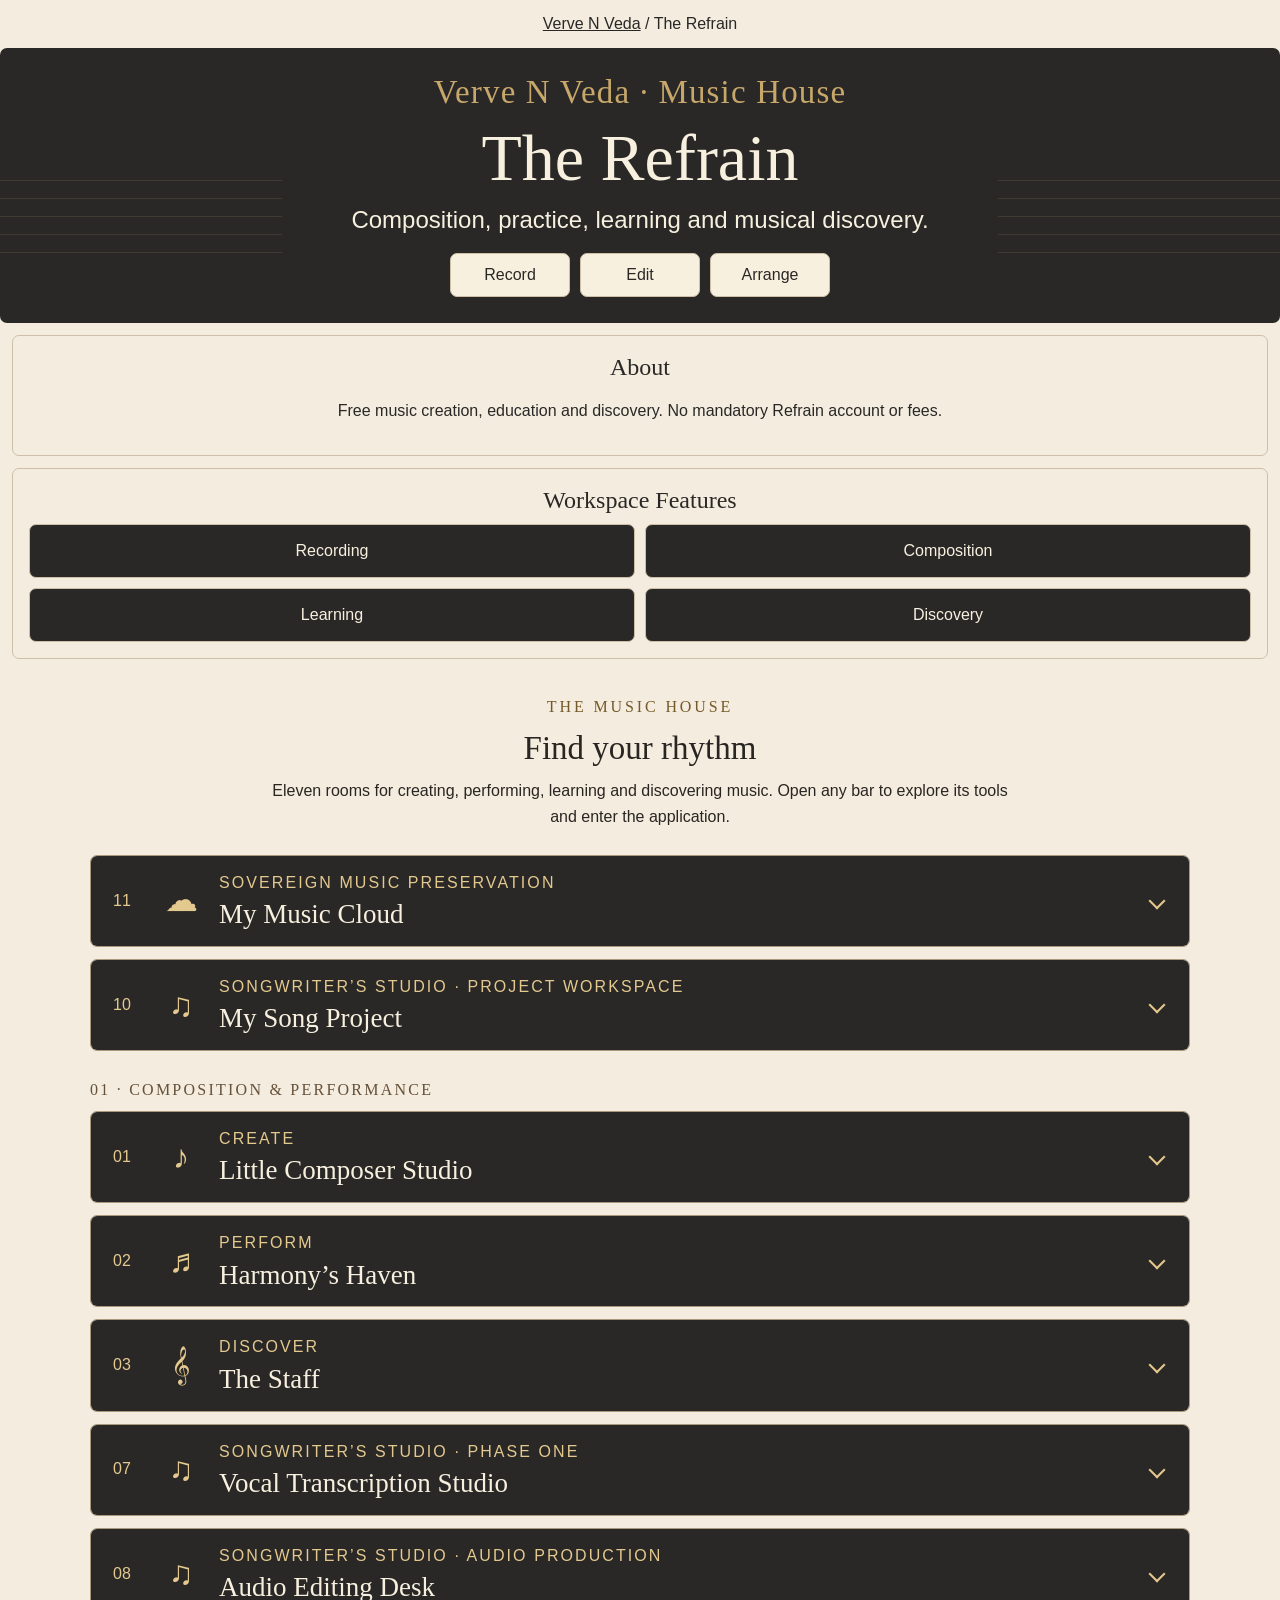
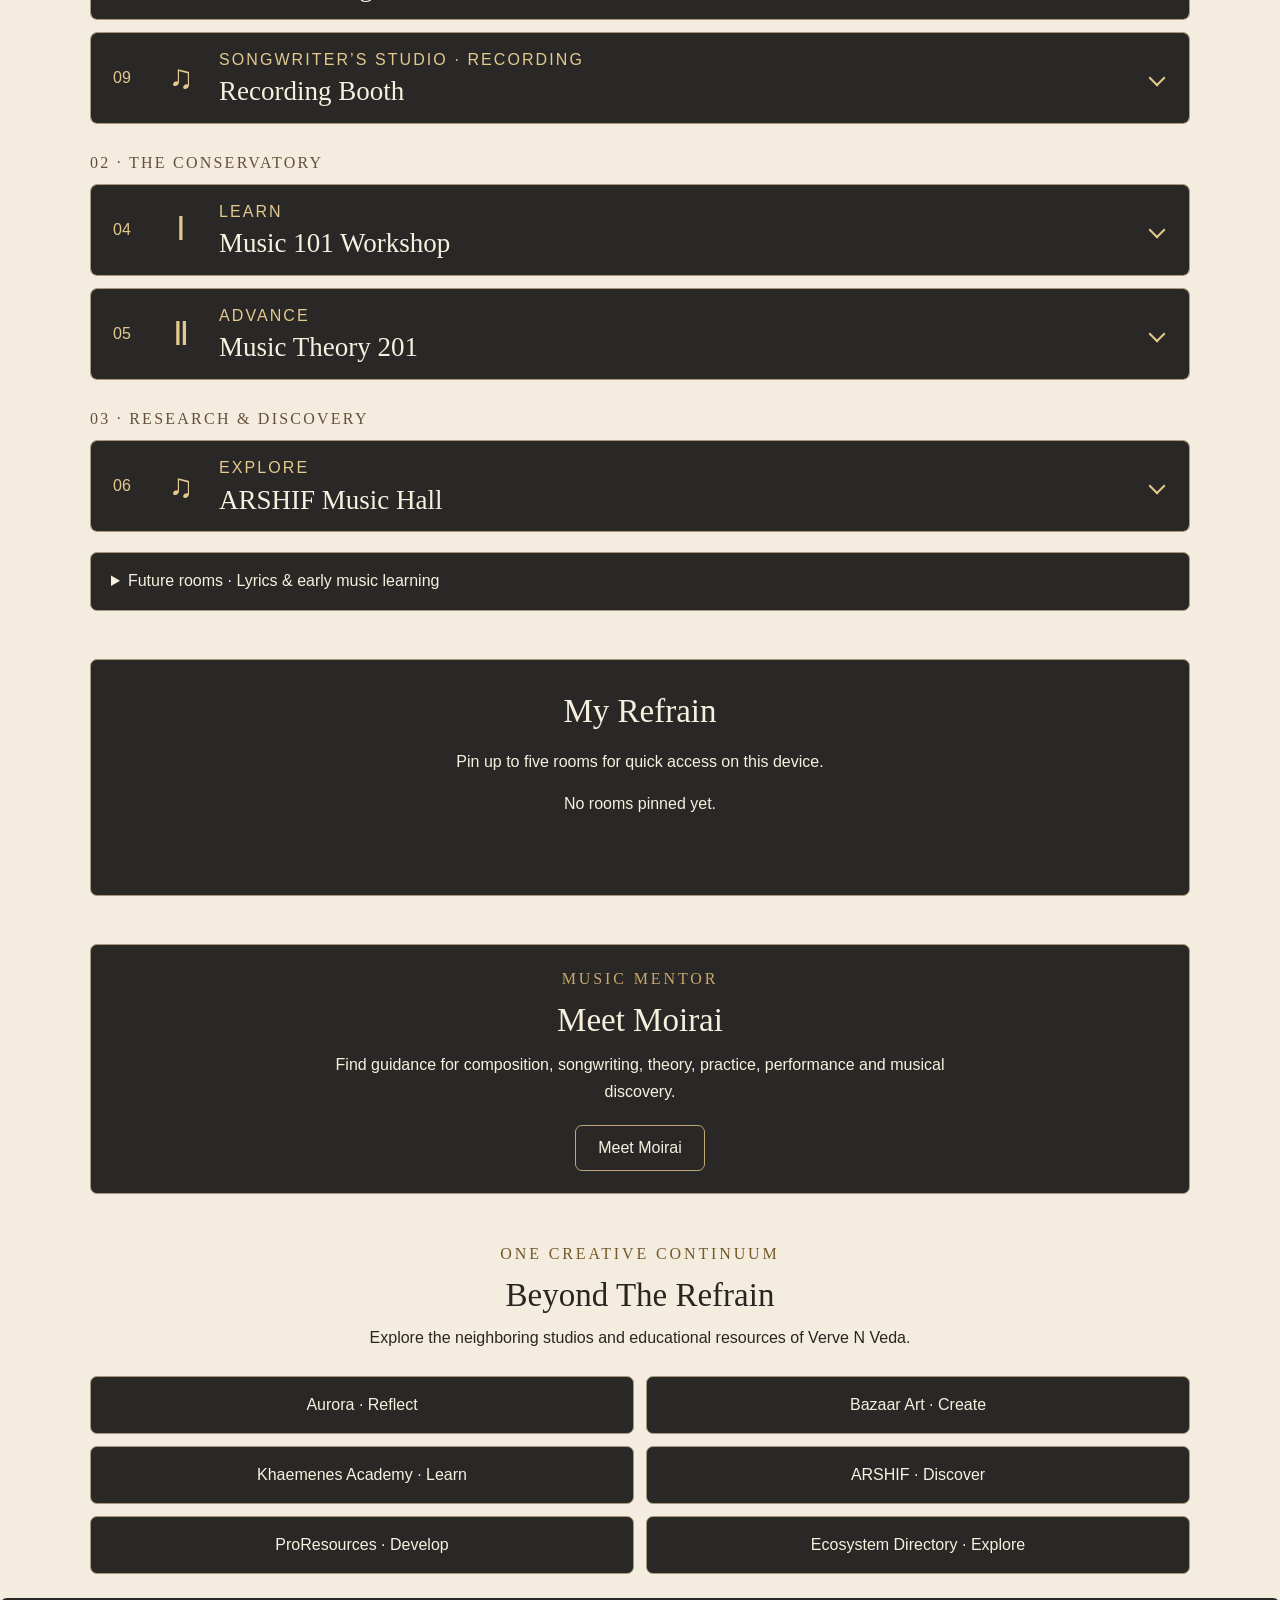
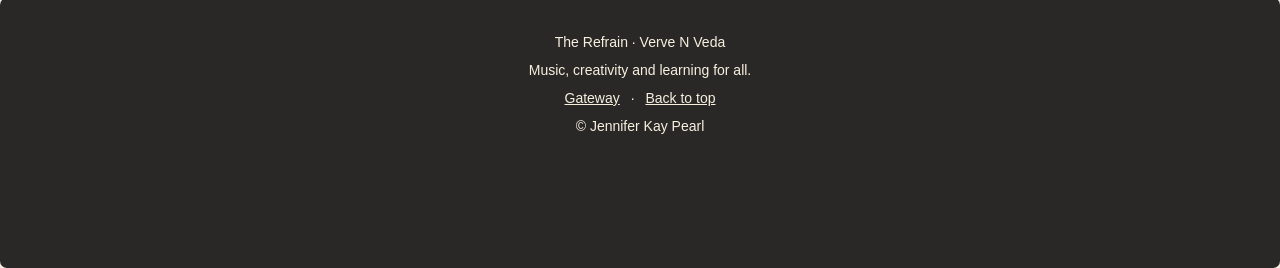
==== commit a719d3ab: "Connect My Music Cloud to Refrain directory and canonical feature navigation" ====
--- a/index.html
+++ b/index.html
@@ -40,8 +40,8 @@
 <a class="rf-skip" href="#main">Skip to music</a>
 <main id="main">
 <section class="rf-hero"><div class="rf-eyebrow">Verve N Veda · Music House</div><h1>The Refrain</h1><p>Composition, practice, learning and musical discovery.</p><nav class="rf-core-actions" aria-label="Music workspaces"><a href="apps/recording-booth.html">Record</a><a href="apps/audio-editing-desk.html">Edit</a><a href="apps/pro-keyboard_index.html">Arrange</a></nav></section>
-<section class="rf-core-about"><h2>About</h2><p>Free music creation, education and discovery. No mandatory Refrain account or fees.</p></section><section class="rf-core-features"><h2>Workspace Features</h2><div class="rf-core-grid"></div></section><dialog class="rf-core-dialog"><h2></h2><p></p><a href="#">Open tool</a> <button type="button">Close</button></dialog><section class="rf-section rf-shell" aria-labelledby="rooms-title"><div class="rf-intro"><div class="rf-eyebrow" style="color:#755928">The music house</div><h2 id="rooms-title">Find your rhythm</h2><p>Ten rooms for creating, performing, learning and discovering music. Open any bar to explore its tools and enter the application.</p></div>
-<details class="room" id="song-project"><summary><span class="room-number">10</span><span class="room-symbol" aria-hidden="true">♫</span><span class="room-heading"><span class="room-kind">Songwriter’s Studio · Project Workspace</span><span class="room-name">My Song Project</span></span><span class="chevron" aria-hidden="true"></span></summary><div class="room-body"><p>Keep your recordings, lyrics, arrangements and production files together in a private portable song package.</p><p class="features">Local files · Integrity checks · Backup · Restore</p><div class="room-actions"><a class="launch" href="apps/song-project.html">Open Song Project</a><button type="button" class="pin" data-pin="song-project" aria-pressed="false">Pin</button></div></div></details><h3 class="rf-group" id="compose">01 · Composition &amp; performance</h3><details class="room room-composer" id="composer"><summary><span class="room-number">01</span><span class="room-symbol" aria-hidden="true">♪</span><span class="room-heading"><span class="room-kind">Create</span><span class="room-name">Little Composer Studio</span></span><span class="chevron" aria-hidden="true"></span></summary><div class="room-body"><p>Make melodies, explore musical symbols and build four-beat rhythms in a welcoming beginner studio.</p><p class="features">Rainbow piano · Melody recording · Rhythm builder · Mini lessons</p><div class="room-actions"><a class="launch" href="apps/composer_studio_index.html">Open Composer</a><button type="button" class="pin" data-pin="composer" aria-pressed="false">Pin</button></div></div></details>
+<section class="rf-core-about"><h2>About</h2><p>Free music creation, education and discovery. No mandatory Refrain account or fees.</p></section><section class="rf-core-features"><h2>Workspace Features</h2><div class="rf-core-grid"></div></section><dialog class="rf-core-dialog"><h2></h2><p></p><a href="#">Open tool</a> <button type="button">Close</button></dialog><section class="rf-section rf-shell" aria-labelledby="rooms-title"><div class="rf-intro"><div class="rf-eyebrow" style="color:#755928">The music house</div><h2 id="rooms-title">Find your rhythm</h2><p>Eleven rooms for creating, performing, learning and discovering music. Open any bar to explore its tools and enter the application.</p></div>
+<details class="room" id="music-cloud"><summary><span class="room-number">11</span><span class="room-symbol" aria-hidden="true">☁</span><span class="room-heading"><span class="room-kind">Sovereign Music Preservation</span><span class="room-name">My Music Cloud</span></span><span class="chevron" aria-hidden="true"></span></summary><div class="room-body"><p>Unlock encrypted song backups, organize albums, review masters and ownership declarations in a private local library.</p><p class="features">Private library · Albums · Ownership · Recovery</p><div class="room-actions"><a class="launch" href="apps/music-cloud.html">Open Music Cloud</a><button type="button" class="pin" data-pin="music-cloud" aria-pressed="false">Pin</button></div></div></details><details class="room" id="song-project"><summary><span class="room-number">10</span><span class="room-symbol" aria-hidden="true">♫</span><span class="room-heading"><span class="room-kind">Songwriter’s Studio · Project Workspace</span><span class="room-name">My Song Project</span></span><span class="chevron" aria-hidden="true"></span></summary><div class="room-body"><p>Keep your recordings, lyrics, arrangements and production files together in a private portable song package.</p><p class="features">Local files · Integrity checks · Backup · Restore</p><div class="room-actions"><a class="launch" href="apps/song-project.html">Open Song Project</a><button type="button" class="pin" data-pin="song-project" aria-pressed="false">Pin</button></div></div></details><h3 class="rf-group" id="compose">01 · Composition &amp; performance</h3><details class="room room-composer" id="composer"><summary><span class="room-number">01</span><span class="room-symbol" aria-hidden="true">♪</span><span class="room-heading"><span class="room-kind">Create</span><span class="room-name">Little Composer Studio</span></span><span class="chevron" aria-hidden="true"></span></summary><div class="room-body"><p>Make melodies, explore musical symbols and build four-beat rhythms in a welcoming beginner studio.</p><p class="features">Rainbow piano · Melody recording · Rhythm builder · Mini lessons</p><div class="room-actions"><a class="launch" href="apps/composer_studio_index.html">Open Composer</a><button type="button" class="pin" data-pin="composer" aria-pressed="false">Pin</button></div></div></details>
 <details class="room room-keyboard" id="keyboard"><summary><span class="room-number">02</span><span class="room-symbol" aria-hidden="true">♬</span><span class="room-heading"><span class="room-kind">Perform</span><span class="room-name">Harmony’s Haven</span></span><span class="chevron" aria-hidden="true"></span></summary><div class="room-body"><p>Explore the professional 88-key keyboard, record performances and develop arrangements with track layers.</p><p class="features">Keyboard · Metronome · Scale studio · Grand staff</p><div class="room-actions"><a class="launch" href="apps/pro-keyboard_index.html">Open Keyboard</a><button type="button" class="pin" data-pin="keyboard" aria-pressed="false">Pin</button></div></div></details>
 <details class="room room-staff" id="staff"><summary><span class="room-number">03</span><span class="room-symbol" aria-hidden="true">𝄞</span><span class="room-heading"><span class="room-kind">Discover</span><span class="room-name">The Staff</span></span><span class="chevron" aria-hidden="true"></span></summary><div class="room-body"><p>Write original music on a five-line staff, listen to your composition and transfer it into Harmony’s Haven.</p><p class="features">Notation editor · Playback · Portable compositions</p><div class="room-actions"><a class="launch" href="apps/the-staff_index.html">Open Staff</a><button type="button" class="pin" data-pin="staff" aria-pressed="false">Pin</button></div></div></details>
 <details class="room" style="--room:#704b54" id="vocal-transcription"><summary><span class="room-number">07</span><span class="room-symbol" aria-hidden="true">♫</span><span class="room-heading"><span class="room-kind">Songwriter’s Studio · Phase One</span><span class="room-name">Vocal Transcription Studio</span></span><span class="chevron" aria-hidden="true"></span></summary><div class="room-body"><p>Turn a single-voice recording into editable candidate musical notes, entirely in your browser.</p><p class="features">Local audio analysis · Waveform · Melody preview · Portable note export</p><div class="room-actions"><a class="launch" href="apps/vocal-transcription.html">Open Vocal Studio</a><button type="button" class="pin" data-pin="vocal-transcription" aria-pressed="false">Pin</button></div></div></details><details class="room" style="--room:#3f5950" id="audio-editing"><summary><span class="room-number">08</span><span class="room-symbol" aria-hidden="true">♫</span><span class="room-heading"><span class="room-kind">Songwriter’s Studio · Audio Production</span><span class="room-name">Audio Editing Desk</span></span><span class="chevron" aria-hidden="true"></span></summary><div class="room-body"><p>Crop, split, trim and mend original recordings without changing the source audio.</p><p class="features">Waveform timeline · Multiple takes · Fades · Undo and redo · WAV export</p><div class="room-actions"><a class="launch" href="apps/audio-editing-desk.html">Open Editing Desk</a><button type="button" class="pin" data-pin="audio-editing" aria-pressed="false">Pin</button></div></div></details><details class="room" style="--room:#704b54" id="recording-booth"><summary><span class="room-number">09</span><span class="room-symbol" aria-hidden="true">♫</span><span class="room-heading"><span class="room-kind">Songwriter’s Studio · Recording</span><span class="room-name">Recording Booth</span></span><span class="chevron" aria-hidden="true"></span></summary><div class="room-body"><p>Capture original vocal takes directly on your device. No account, upload or recording fee.</p><p class="features">Microphone selection · Record · Pause · Review · Save to drive</p><div class="room-actions"><a class="launch" href="apps/recording-booth.html">Open Recording Booth</a><button type="button" class="pin" data-pin="recording-booth" aria-pressed="false">Pin</button></div></div></details><h3 class="rf-group" id="learn">02 · The conservatory</h3><details class="room room-music101" id="music101"><summary><span class="room-number">04</span><span class="room-symbol" aria-hidden="true">Ⅰ</span><span class="room-heading"><span class="room-kind">Learn</span><span class="room-name">Music 101 Workshop</span></span><span class="chevron" aria-hidden="true"></span></summary><div class="room-body"><p>Build a foundation in reading, rhythm, melody, harmony and musical expression.</p><p class="features">10 modules · Practice labs · Quizzes · Final assessment</p><div class="room-actions"><a class="launch" href="education/Music%20101%20Workshop_index.html">Open Music 101</a><button type="button" class="pin" data-pin="music101" aria-pressed="false">Pin</button></div></div></details>
--- a/assets/refrain-core.css
+++ b/assets/refrain-core.css
@@ -18,8 +18,7 @@
 body[data-refrain-core] footer,body[data-refrain-core] footer *{font-size:14px!important;color:#f8f0df!important}
 body[data-refrain-core] :is(#vnv333NetworkTicker,#vnvTickerAutoPopulate,#vnvHeaderAutoPopulate,#vnvEnrichedMenuOverlay,#vnvClassToolsToolbar,#vnvEcosystemUtilityDock,#vnv-language-switch,#vnvProfileGradeChooser,#vnvUpdatesDialog) :is(a,button,span,p,small,label,select,input,output,strong){font-size:16px!important;font-weight:400!important}
 body[data-refrain-core] #vnv333NetworkTicker a[href*="stripe.com"]{display:none!important}
-body[data-refrain-core] #vnv-language-switch{position:static!important;margin:0 auto!important;display:flex!important;justify-content:center!important;flex-wrap:wrap!important;gap:7px!important;max-width:100%!important;background:#292827!important;color:#f8f0df!important;padding:7px!important;border-radius:7px!important}
-body[data-refrain-core] #vnv-language-switch [data-vnv-coverage]{color:#f8f0df!important;max-width:none!important}
+body[data-refrain-core] #vnv-language-switch{position:static!important;}
 body[data-refrain-core] #vnvClassToolsToggle{width:76px!important;min-width:76px!important;height:44px!important;border-radius:7px!important}
 body[data-refrain-core] #vnvClassToolsPanel .vct-grid{grid-template-columns:repeat(2,minmax(0,1fr))!important}
 body[data-refrain-core] #vnvClassToolsPanel .vct-grid>:is(a,button){white-space:normal!important;overflow-wrap:anywhere}
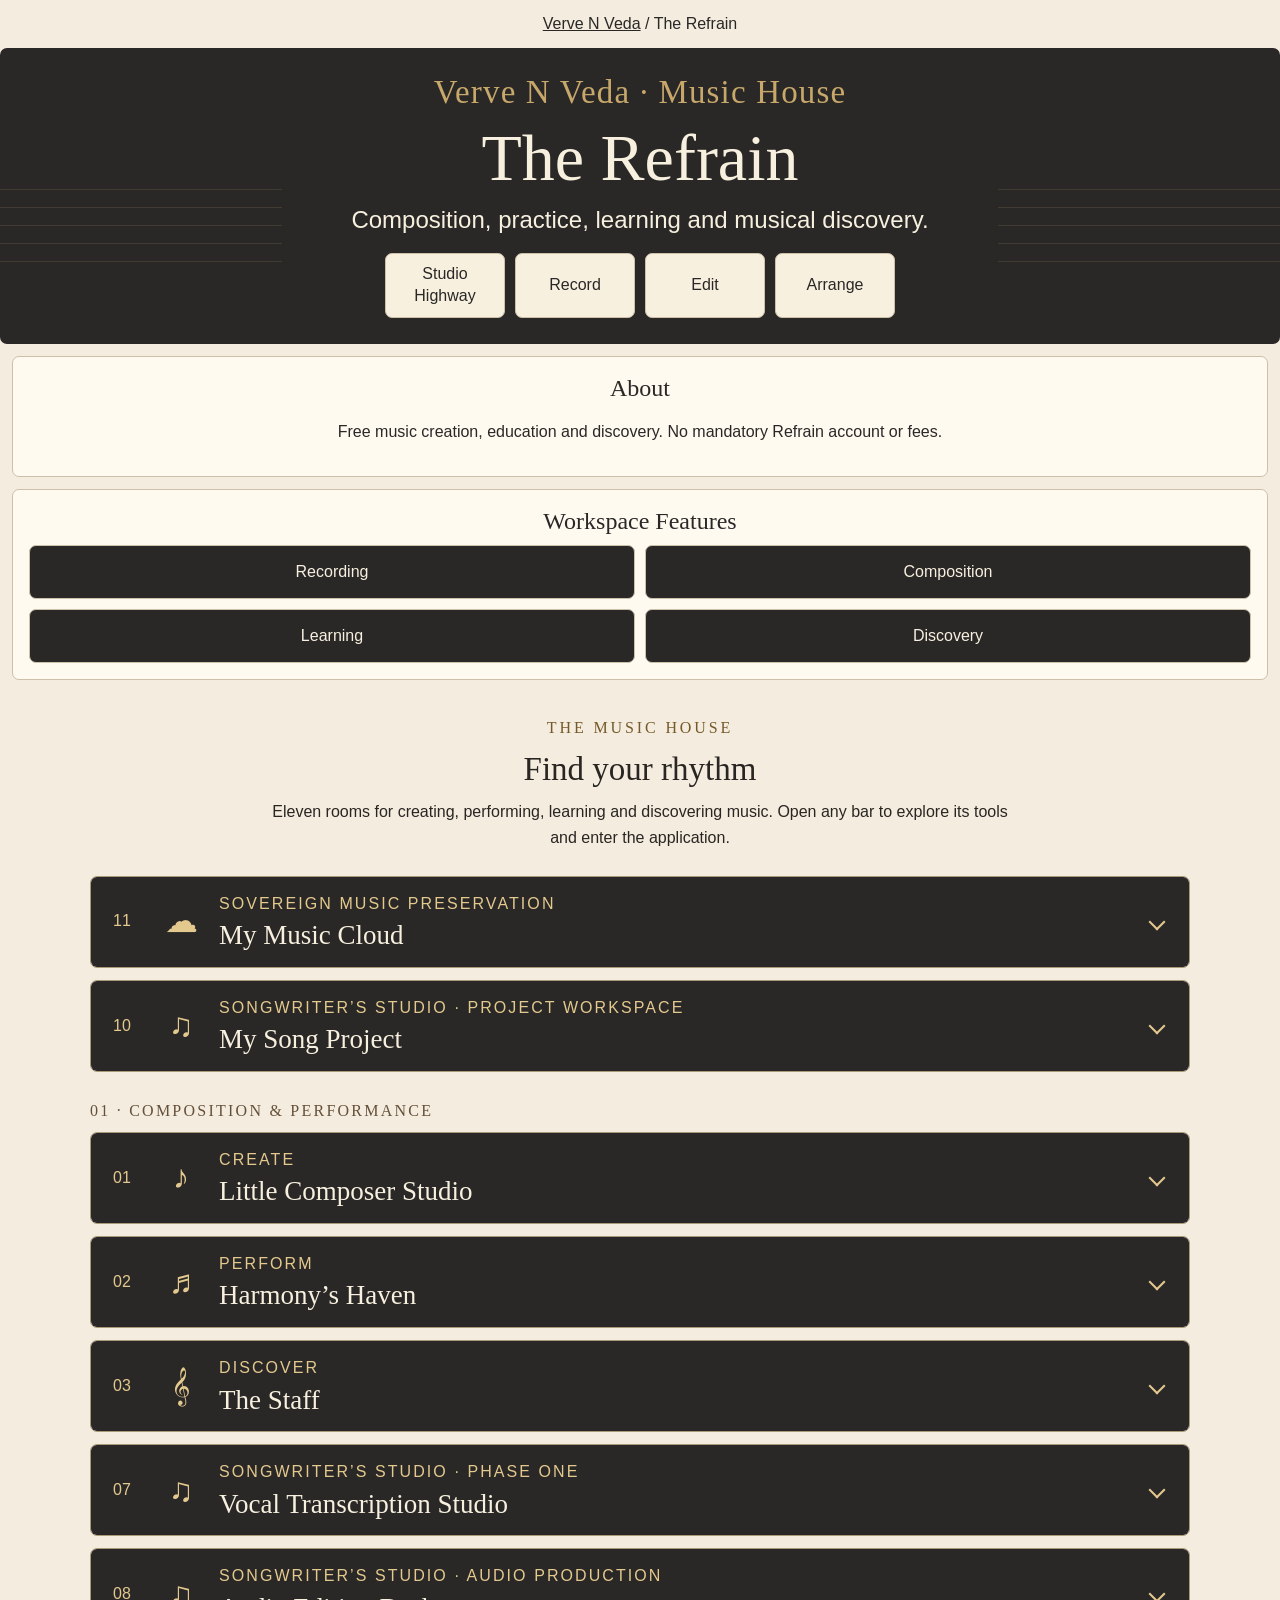
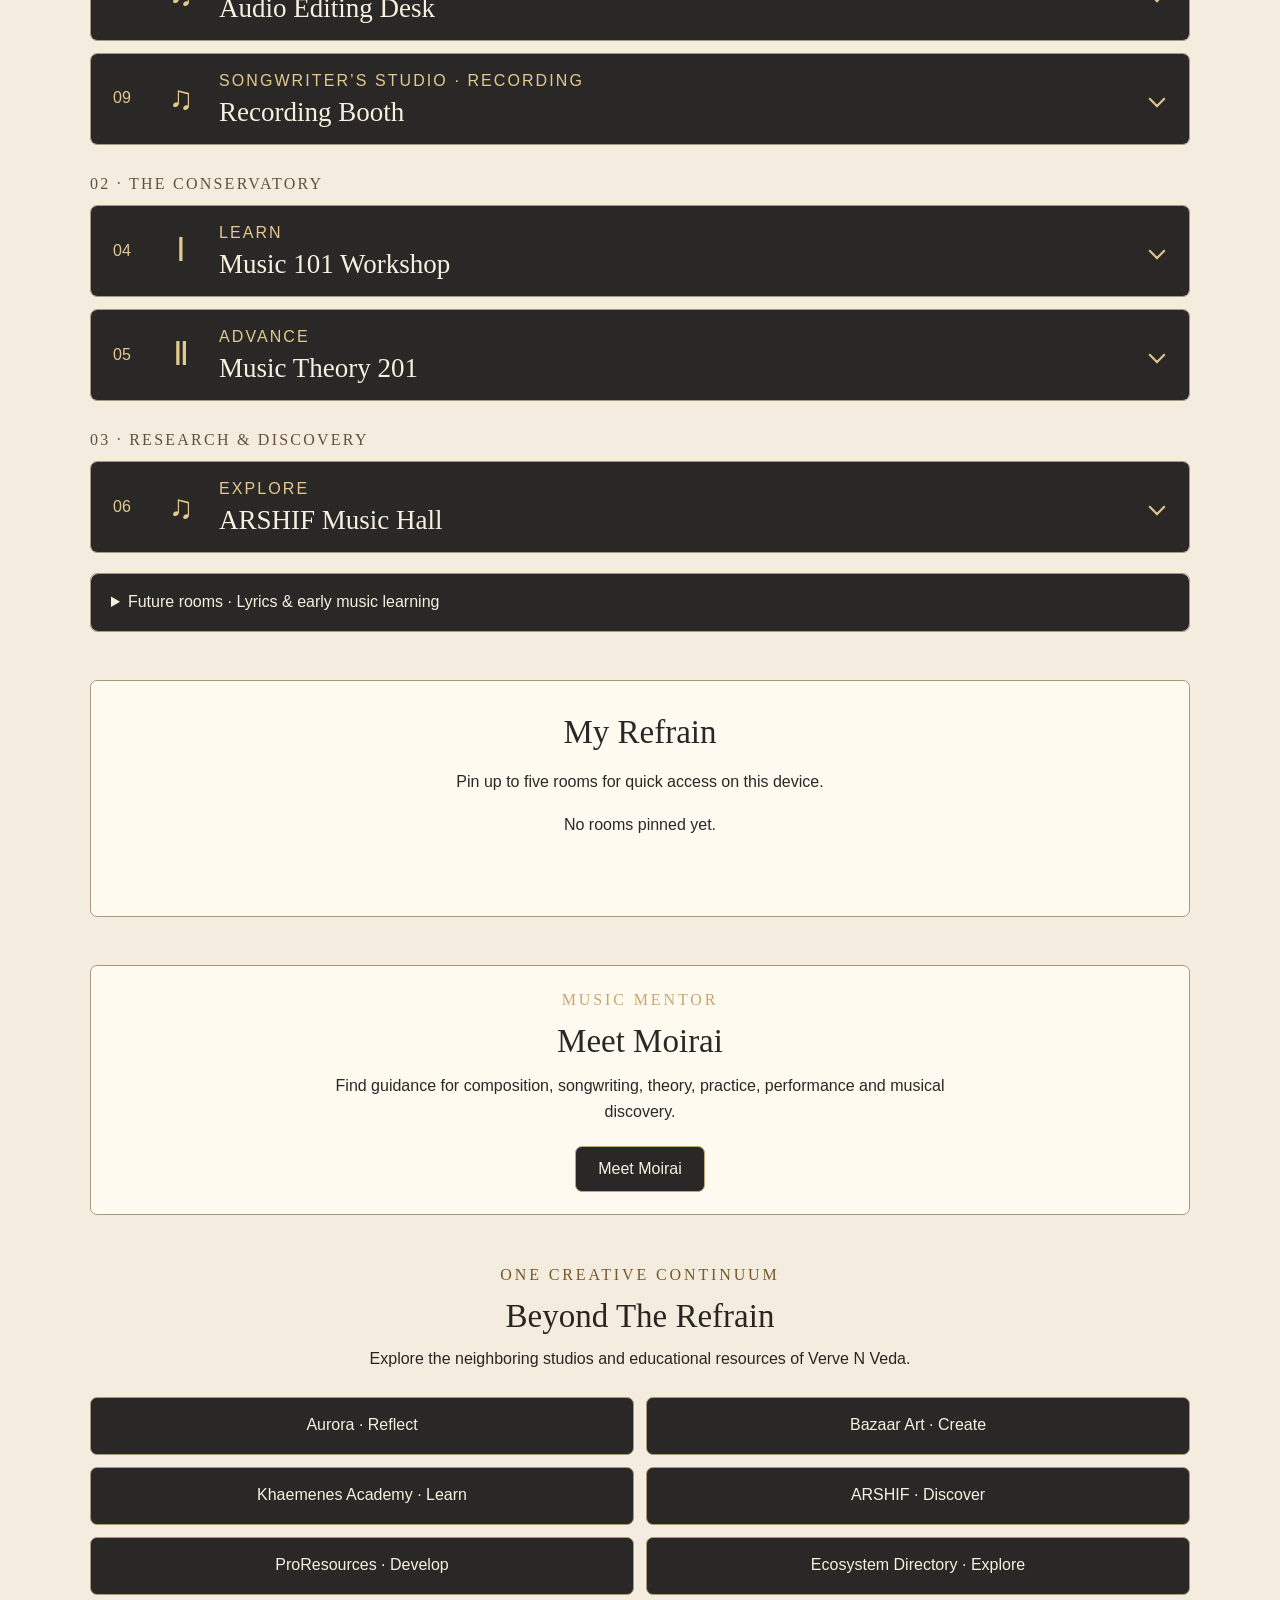
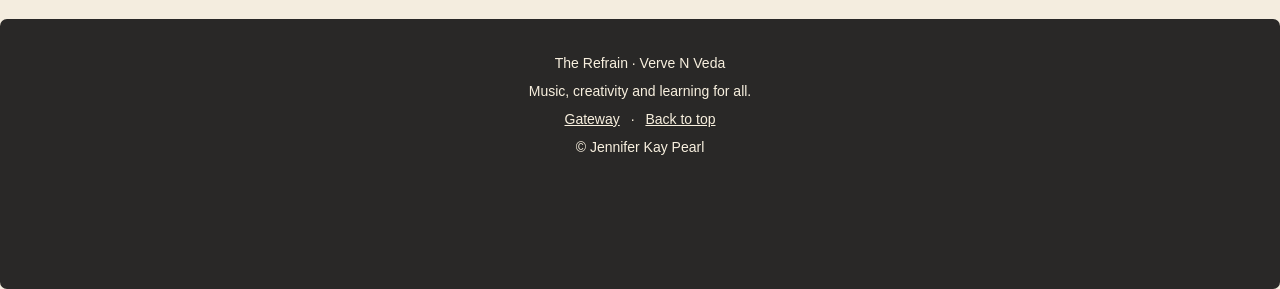
==== commit 119fa2bd: "Surface Studio Highway doorway from Refrain landing hero" ====
--- a/index.html
+++ b/index.html
@@ -39,7 +39,7 @@
 </head><body id="top" data-refrain-core="1" data-refrain-root="./" data-refrain-title="The Refrain"><nav class="rf-core-crumb" aria-label="Breadcrumb"><a href="https://vervenveda.com/">Verve N Veda</a> / The Refrain</nav>
 <a class="rf-skip" href="#main">Skip to music</a>
 <main id="main">
-<section class="rf-hero"><div class="rf-eyebrow">Verve N Veda · Music House</div><h1>The Refrain</h1><p>Composition, practice, learning and musical discovery.</p><nav class="rf-core-actions" aria-label="Music workspaces"><a href="apps/recording-booth.html">Record</a><a href="apps/audio-editing-desk.html">Edit</a><a href="apps/pro-keyboard_index.html">Arrange</a></nav></section>
+<section class="rf-hero"><div class="rf-eyebrow">Verve N Veda · Music House</div><h1>The Refrain</h1><p>Composition, practice, learning and musical discovery.</p><nav class="rf-core-actions" aria-label="Music workspaces"><a href="apps/studio-highway.html">Studio Highway</a><a href="apps/recording-booth.html">Record</a><a href="apps/audio-editing-desk.html">Edit</a><a href="apps/pro-keyboard_index.html">Arrange</a></nav></section>
 <section class="rf-core-about"><h2>About</h2><p>Free music creation, education and discovery. No mandatory Refrain account or fees.</p></section><section class="rf-core-features"><h2>Workspace Features</h2><div class="rf-core-grid"></div></section><dialog class="rf-core-dialog"><h2></h2><p></p><a href="#">Open tool</a> <button type="button">Close</button></dialog><section class="rf-section rf-shell" aria-labelledby="rooms-title"><div class="rf-intro"><div class="rf-eyebrow" style="color:#755928">The music house</div><h2 id="rooms-title">Find your rhythm</h2><p>Eleven rooms for creating, performing, learning and discovering music. Open any bar to explore its tools and enter the application.</p></div>
 <details class="room" id="music-cloud"><summary><span class="room-number">11</span><span class="room-symbol" aria-hidden="true">☁</span><span class="room-heading"><span class="room-kind">Sovereign Music Preservation</span><span class="room-name">My Music Cloud</span></span><span class="chevron" aria-hidden="true"></span></summary><div class="room-body"><p>Unlock encrypted song backups, organize albums, review masters and ownership declarations in a private local library.</p><p class="features">Private library · Albums · Ownership · Recovery</p><div class="room-actions"><a class="launch" href="apps/music-cloud.html">Open Music Cloud</a><button type="button" class="pin" data-pin="music-cloud" aria-pressed="false">Pin</button></div></div></details><details class="room" id="song-project"><summary><span class="room-number">10</span><span class="room-symbol" aria-hidden="true">♫</span><span class="room-heading"><span class="room-kind">Songwriter’s Studio · Project Workspace</span><span class="room-name">My Song Project</span></span><span class="chevron" aria-hidden="true"></span></summary><div class="room-body"><p>Keep your recordings, lyrics, arrangements and production files together in a private portable song package.</p><p class="features">Local files · Integrity checks · Backup · Restore</p><div class="room-actions"><a class="launch" href="apps/song-project.html">Open Song Project</a><button type="button" class="pin" data-pin="song-project" aria-pressed="false">Pin</button></div></div></details><h3 class="rf-group" id="compose">01 · Composition &amp; performance</h3><details class="room room-composer" id="composer"><summary><span class="room-number">01</span><span class="room-symbol" aria-hidden="true">♪</span><span class="room-heading"><span class="room-kind">Create</span><span class="room-name">Little Composer Studio</span></span><span class="chevron" aria-hidden="true"></span></summary><div class="room-body"><p>Make melodies, explore musical symbols and build four-beat rhythms in a welcoming beginner studio.</p><p class="features">Rainbow piano · Melody recording · Rhythm builder · Mini lessons</p><div class="room-actions"><a class="launch" href="apps/composer_studio_index.html">Open Composer</a><button type="button" class="pin" data-pin="composer" aria-pressed="false">Pin</button></div></div></details>
 <details class="room room-keyboard" id="keyboard"><summary><span class="room-number">02</span><span class="room-symbol" aria-hidden="true">♬</span><span class="room-heading"><span class="room-kind">Perform</span><span class="room-name">Harmony’s Haven</span></span><span class="chevron" aria-hidden="true"></span></summary><div class="room-body"><p>Explore the professional 88-key keyboard, record performances and develop arrangements with track layers.</p><p class="features">Keyboard · Metronome · Scale studio · Grand staff</p><div class="room-actions"><a class="launch" href="apps/pro-keyboard_index.html">Open Keyboard</a><button type="button" class="pin" data-pin="keyboard" aria-pressed="false">Pin</button></div></div></details>
--- a/assets/refrain-core.css
+++ b/assets/refrain-core.css
@@ -28,12 +28,51 @@
 
 .rf-core-local-tools{margin:12px auto;padding:12px;border:1px solid #cdbfa8;border-radius:7px;text-align:center;background:#f4eddf;color:#292827}.rf-core-local-tools .hero-links,.rf-core-local-tools .hero-actions{display:flex;flex-wrap:wrap;justify-content:center;gap:10px}.rf-core-local-tools .project-status{color:#292827!important}.rf-core-grid button{height:100%}.rf-core-hero{width:calc(100% - 24px);max-width:1600px}.rf-core-eyebrow{font-size:33px!important}body[data-refrain-core] #vnvClassToolsToggle{width:76px!important;min-height:44px!important}body[data-refrain-core] #vnvEcosystemUtilityDock :is(a,button){min-height:44px!important}@media(max-width:540px){body[data-refrain-core] #vnvClassToolsToolbar{width: min(240px,calc(100vw - 24px))!important;bottom:calc(var(--vnv-ecosystem-dock-height,94px) + 18px)!important}body[data-refrain-core] footer{padding-bottom:180px!important}}
 
-/* Shared compact two-column canonical header: no phantom middle grid cell. */
-body[data-refrain-core] #vnvHeaderAutoPopulate{width:100%!important;max-width:none!important;box-sizing:border-box!important;padding:0!important;border-radius:0!important;text-align:left!important;background:#f4eddf!important;color:#292827!important}
-body[data-refrain-core] #vnvHeaderAutoPopulate .vnv-header-inner{display:grid!important;grid-template-columns:minmax(0,1fr) 44px!important;align-items:center!important;gap:12px!important;min-height:55px!important;height:auto!important;padding:5px 12px!important;width:100%!important;max-width:none!important;box-sizing:border-box}
-body[data-refrain-core] #vnvHeaderAutoPopulate .vnv-header-home{grid-column:1!important;grid-row:1!important;min-width:0;max-width:100%;width:auto!important;justify-self:start;align-items:center;gap:9px}
+/* Compact header pilot: one 33px identity/translator/menu row. */
+body[data-refrain-core] #vnvHeaderAutoPopulate{--vnv-header-height:43px;width:100%!important;max-width:none!important;box-sizing:border-box!important;padding:0!important;border-radius:0!important;text-align:left!important;background:#f4eddf!important;color:#292827!important;min-height:43px!important}
+body[data-refrain-core] #vnvHeaderAutoPopulate .vnv-header-inner{display:grid!important;grid-template-columns:minmax(33px,1fr) minmax(0,max-content) minmax(33px,1fr)!important;align-items:center!important;gap:7px!important;min-height:43px!important;height:auto!important;padding:5px 11px!important;width:100%!important;max-width:none!important;box-sizing:border-box}
+body[data-refrain-core] #vnvHeaderAutoPopulate .vnv-header-home{grid-column:1!important;grid-row:1!important;min-width:0;max-width:100%;width:auto!important;justify-self:start;align-items:center;gap:7px}
 body[data-refrain-core] #vnvHeaderAutoPopulate .vnv-header-actions,body[data-refrain-core] #vnvHeaderAutoPopulate .vnv-header-subtitle{display:none!important}
+body[data-refrain-core] #vnvHeaderAutoPopulate .vnv-header-copy{min-width:0;overflow:hidden}
 body[data-refrain-core] #vnvHeaderAutoPopulate .vnv-header-title{font-size:16px!important;line-height:1.25!important;white-space:nowrap;overflow:hidden;text-overflow:ellipsis}
-body[data-refrain-core] #vnvHeaderAutoPopulate .vnv-header-logo{width:38px!important;height:38px!important;flex:0 0 38px!important;border-radius:7px!important}
-body[data-refrain-core] #vnvHeaderAutoPopulate .vnv-header-menu-button{grid-column:2!important;grid-row:1!important;justify-self:end!important;align-self:center!important;margin:0!important;width:44px!important;height:44px!important;border-radius:7px!important}
-@media(max-width:540px){body[data-refrain-core] #vnvHeaderAutoPopulate .vnv-header-inner{gap:8px!important;padding-inline:8px!important}}
+body[data-refrain-core] #vnvHeaderAutoPopulate .vnv-header-logo{width:33px!important;height:33px!important;min-width:33px!important;min-height:33px!important;flex:0 0 33px!important;border-radius:7px!important}
+body[data-refrain-core] #vnvHeaderAutoPopulate .vnv-header-menu-button{grid-column:3!important;grid-row:1!important;justify-self:end!important;align-self:center!important;margin:0!important;width:33px!important;height:33px!important;min-width:33px!important;min-height:33px!important;padding:0!important;border-radius:7px!important}
+body[data-refrain-core] #vnvHeaderAutoPopulate .rf-header-language{grid-column:2;grid-row:1;justify-self:center;min-width:0;max-width:100%;width:max-content;height:33px;overflow:hidden;box-sizing:border-box}
+html:root body[data-refrain-core] #vnvHeaderAutoPopulate .rf-header-language #vnv-language-switch{box-sizing:border-box!important;height:33px!important;min-height:33px!important;max-height:33px!important;max-width:100%!important;margin:0!important;padding:2px 4px!important;gap:4px!important;position:static!important;overflow-x:auto!important;overflow-y:hidden!important;border-radius:7px!important;justify-content:safe center!important;scrollbar-width:none}
+html:root body[data-refrain-core] #vnvHeaderAutoPopulate .rf-header-language #vnv-language-switch::-webkit-scrollbar{display:none}
+html:root body[data-refrain-core] #vnvHeaderAutoPopulate .rf-header-language #vnv-language-switch > :is(select,button){height:27px!important;min-height:27px!important;max-height:27px!important;padding:1px 6px!important;line-height:1.15!important;font-size:16px!important}
+html:root body[data-refrain-core] #vnvHeaderAutoPopulate .rf-header-language #vnv-language-switch > label{position:absolute!important;width:1px!important;height:1px!important;overflow:hidden!important;clip-path:inset(50%)}
+@media(max-width:1000px){body[data-refrain-core] #vnvHeaderAutoPopulate .vnv-header-inner{grid-template-columns:33px minmax(0,1fr) 33px!important;gap:7px!important}body[data-refrain-core] #vnvHeaderAutoPopulate .vnv-header-copy{display:none!important}body[data-refrain-core] #vnvHeaderAutoPopulate .rf-header-language{width:100%;max-width:max-content;justify-self:center}html:root body[data-refrain-core] #vnvHeaderAutoPopulate .rf-header-language #vnv-language-switch{justify-content:flex-start!important}}
+
+/* Refrain cream surfaces v1 — scoped to content, not instruments or ecosystem chrome. */
+body[data-refrain-core]{--rf-section-cream:#fffaf0;--rf-section-ink:#292827;--rf-section-border:#cdbfa8}
+body[data-refrain-core] :is(.rf-core-about,.rf-core-features,.rf-core-dialog,.rf-core-local-tools){background:var(--rf-section-cream)!important;color:var(--rf-section-ink)!important}
+body[data-refrain-title="The Refrain"] :is(.room,.room-body,.rf-pending,.rf-panel){background:var(--rf-section-cream)!important;color:var(--rf-section-ink)!important}
+body[data-refrain-title="The Refrain"] :is(.room-body .features,.rf-pending p,.rf-panel h2,.rf-panel p,.rf-panel .rf-status,.rf-favorites){color:var(--rf-section-ink)!important}
+body[data-refrain-title="The Refrain"] :is(.room>summary,.rf-pending>summary){background:#292827!important;color:#f8f0df!important}
+body[data-refrain-title="The Refrain"] .room>summary:hover{background:#3c3a36!important}
+body[data-refrain-title="My Music Cloud"] #music-private :is(.mc-panel,.mc-section,.mc-inside,.mc-card){background:var(--rf-section-cream)!important;color:var(--rf-section-ink)!important}
+body[data-refrain-title="My Song Project"] #privateWorkspace :is(.panel,details,.inside,.file-row,fieldset){background:var(--rf-section-cream)!important;color:var(--rf-section-ink)!important}
+body[data-refrain-title="My Song Project"]:not([data-print-ownership]) #ownershipPreview{background:var(--rf-section-cream)!important;color:var(--rf-section-ink)!important}
+body[data-refrain-title="Recording Booth"] main>section:not(.rf-core-hero),
+body[data-refrain-title="Audio Editing Desk"] main :is(section,details,.card),
+body[data-refrain-title="Vocal Transcription Studio"] main :is(section,details,.comparison),
+body[data-refrain-title="The Staff"] main :is(.tools,.panel,details){background:var(--rf-section-cream)!important;color:var(--rf-section-ink)!important}
+body[data-refrain-title="Audio Editing Desk"] main .strip{background:#292827!important;color:#f8f0df!important}
+body[data-refrain-title="Little Composer Studio"] :is(.app-shell,.panel,.control,.lesson:not(.complete),.stat,.project-tools,.lc-records,.lc-songbook,.lc-sheet){background:var(--rf-section-cream)!important}
+body[data-refrain-title="Little Composer Studio"] .lc-songbook>summary{background:#292827!important;color:#f8f0df!important}
+/* Keep performance controls and staff surfaces dark; brighten explanatory and library cards. */
+body[data-refrain-title="Harmony’s Haven"] :is(.quick-guide,.hh-drawer){background:var(--rf-section-cream)!important;color:var(--rf-section-ink)!important}
+body[data-refrain-title="Harmony’s Haven"] :is(.quick-guide,.hh-drawer)>summary{background:#292827!important;color:#f8f0df!important;border-radius:7px}
+body[data-refrain-title="Harmony’s Haven"] .quick-guide .guide-step{background:var(--rf-section-cream)!important;color:var(--rf-section-ink)!important;border:1px solid var(--rf-section-border)}
+body[data-refrain-title="Harmony’s Haven"] .quick-guide .guide-step :is(strong,span){color:#292827!important}
+body[data-refrain-title="Harmony’s Haven"] :is(.hh-sheet,.hh-personal-viewer){background:var(--rf-section-cream)!important;color:var(--rf-section-ink)!important}
+body[data-refrain-title="Harmony’s Haven"] .hh-drawer :is(.studio-section,.notation-section,.tracks-section,.control-card,.hh-musicstand,.hh-personal-stand){color:var(--ink)}
+/* Hall cards retain dark navigation and intentional quiz feedback. */
+body[data-refrain-title="ARSHIF Music Hall"] #arshif-music-hall :is(.amh-card,.amh-module,.amh-tool,.amh-source,.amh-time,.amh-term,.amh-quiz-card,.amh-report,.amh-launch-card,.amh-side-card,.amh-output){background:var(--rf-section-cream)!important;color:var(--rf-section-ink)!important;--amh-ink:#292827;--amh-muted:#514a40;--amh-parchment:#292827;--amh-gold:#765621;--amh-line:#cdbfa8;border-color:#cdbfa8;border-radius:7px}
+body[data-refrain-title="ARSHIF Music Hall"] #arshif-music-hall :is(.amh-card,.amh-module,.amh-tool,.amh-source,.amh-time,.amh-term,.amh-quiz-card,.amh-report,.amh-launch-card,.amh-side-card) :is(.amh-btn,.amh-quick-link,.amh-choice:not(.good):not(.bad)){background:#292827;color:#f8f0df}
+body[data-refrain-title="ARSHIF Music Hall"] #arshif-music-hall :is(.amh-card,.amh-module,.amh-tool,.amh-quiz-card,.amh-report) :is(input,select,textarea){background:#fffaf0;color:#292827;border-color:#cdbfa8}
+body[data-refrain-title="ARSHIF Music Hall"] #arshif-music-hall :is(.amh-card,.amh-module,.amh-tool,.amh-quiz-card,.amh-report) option{background:#fffaf0;color:#292827}
+/* Workshops retain their explicit dark-mode choices and print layouts. */
+html:not([data-theme="dark"]) body[data-refrain-title="Music 101 Workshop"]{--surface:#fffaf0;--surface-2:#fffaf0}
+html[data-theme="light"] body[data-refrain-title="Music Theory 201 Workshop"],html body[data-refrain-title="Music Theory 201 Workshop"][data-theme="light"]{--panel:#fffaf0;--panel2:#fffaf0}
